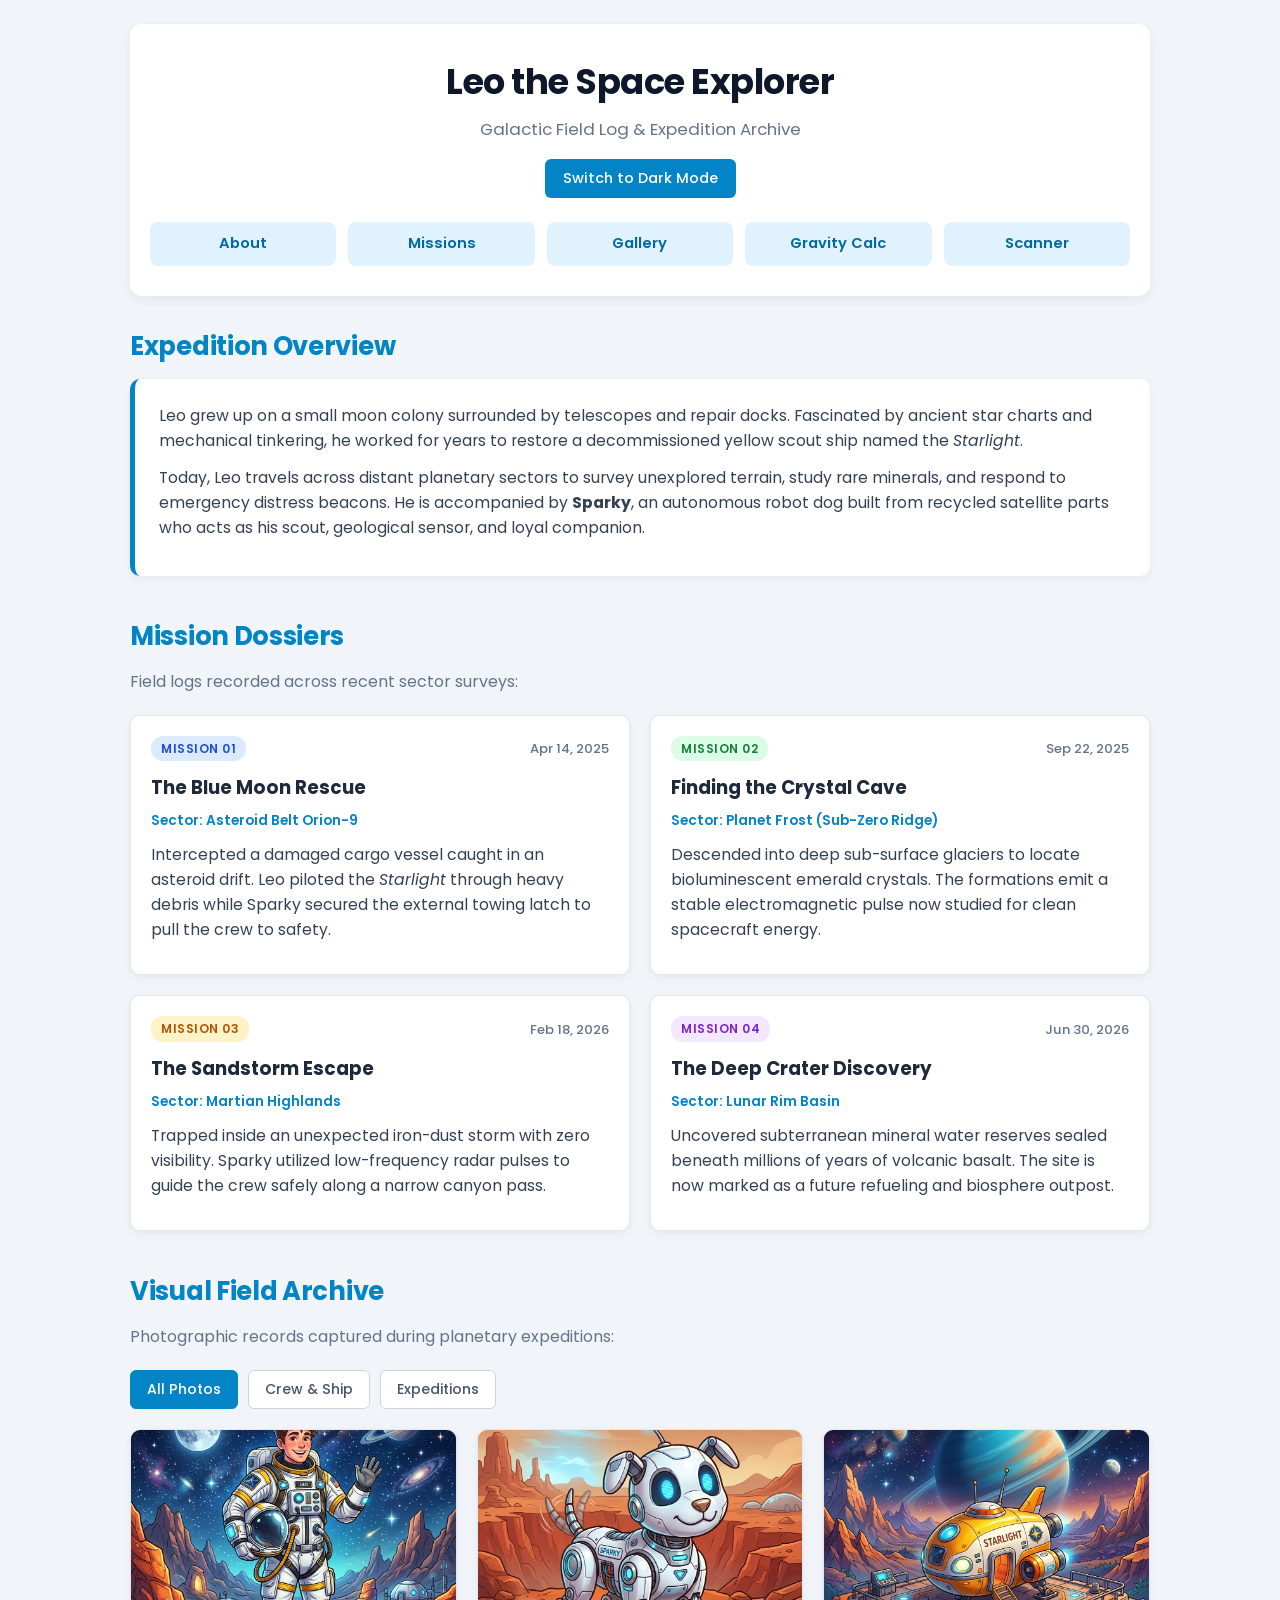
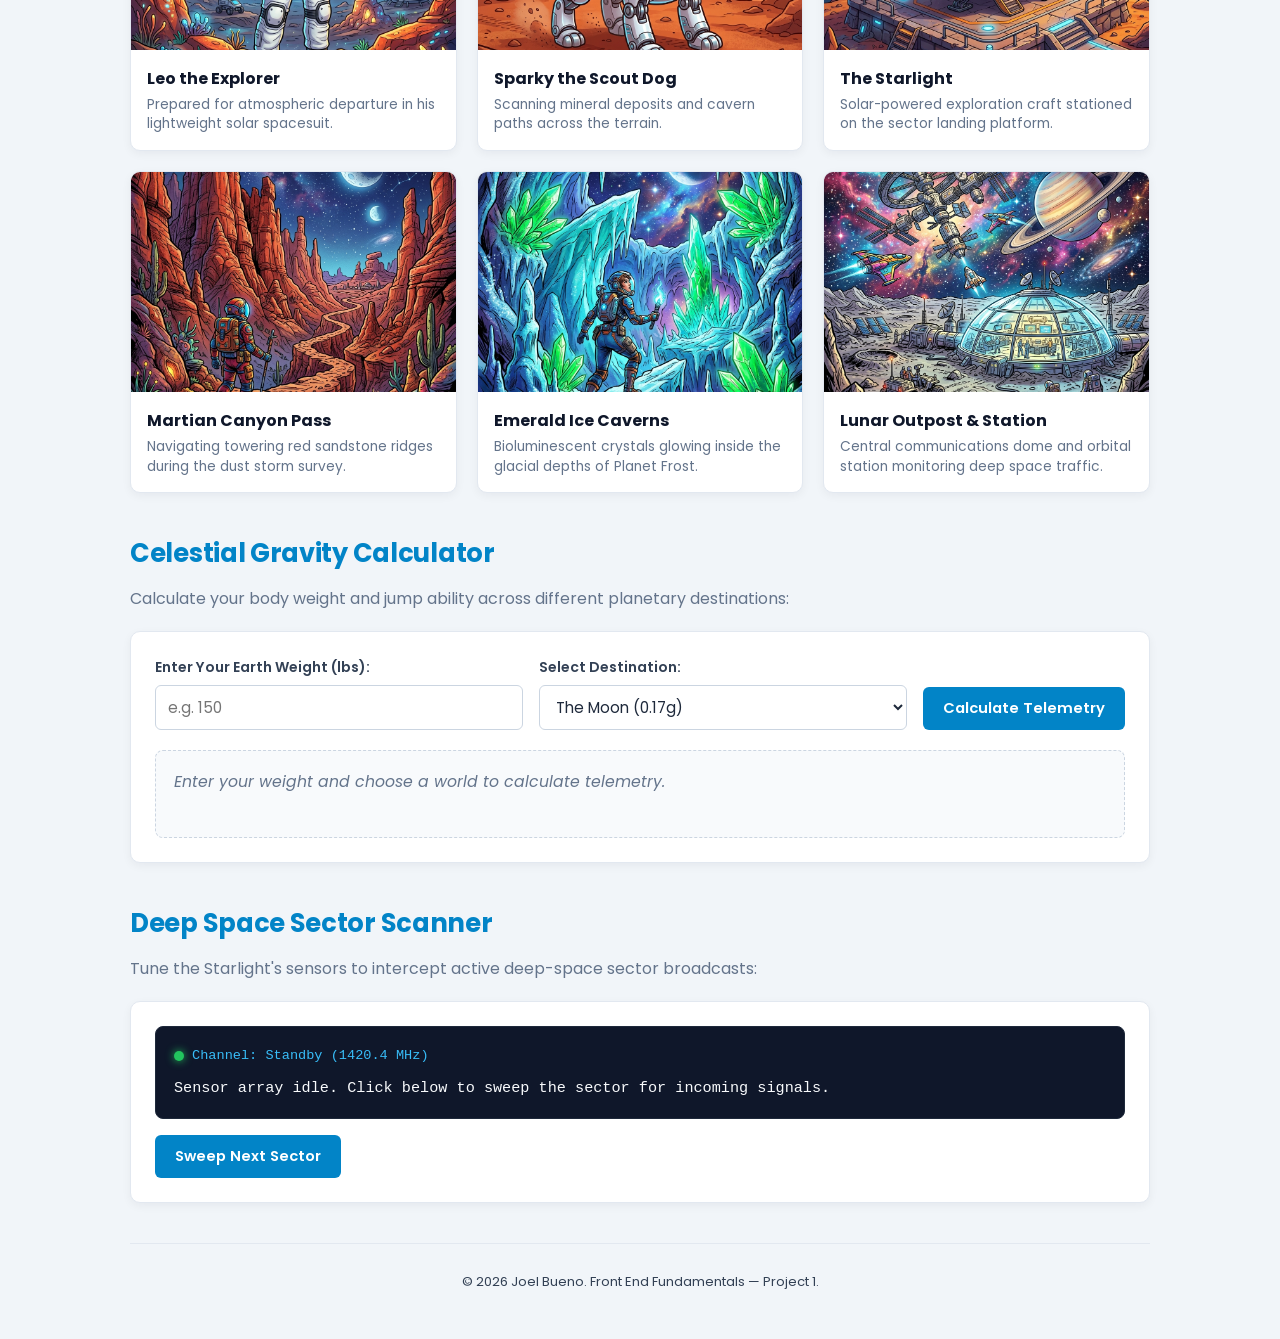
==== Project1/index.html @ df22b8d3 "Add Project1 website files" ====
<!DOCTYPE html>
<html lang="en">
<head>
    <meta charset="UTF-8">
    <meta name="viewport" content="width=device-width, initial-scale=1.0">
    <meta name="description" content="Explore uncharted worlds, crew profiles, and deep space mission telemetry with Leo the Space Explorer and Sparky.">
    <title>Leo the Space Explorer | Project 1</title>
    <link rel="preconnect" href="https://fonts.googleapis.com">
    <link rel="preconnect" href="https://fonts.gstatic.com" crossorigin>
    <link href="https://fonts.googleapis.com/css2?family=Poppins:wght@400;500;600;700&display=swap" rel="stylesheet">
    <link rel="stylesheet" href="style.css">
</head>
<body>

    <div class="container">

        <header class="site-header">
            <h1>Leo the Space Explorer</h1>
            <p class="tagline">Galactic Field Log & Expedition Archive</p>
            <button id="theme-btn" class="theme-toggle">Switch to Dark Mode</button>

            <!-- Navigation -->
            <nav class="gridded-nav">
                <ul>
                    <li><a href="#about">About</a></li>
                    <li><a href="#missions">Missions</a></li>
                    <li><a href="#gallery">Gallery</a></li>
                    <li><a href="#calculator">Gravity Calc</a></li>
                    <li><a href="#scanner">Scanner</a></li>
                </ul>
            </nav>
        </header>

        <main>

            <section id="about" class="about-section">
                <h2>Expedition Overview</h2>
                <div class="bio-card">
                    <p>
                        Leo grew up on a small moon colony surrounded by telescopes and repair docks. Fascinated by ancient star charts and mechanical tinkering, he worked for years to restore a decommissioned yellow scout ship named the <em>Starlight</em>.
                    </p>
                    <p>
                        Today, Leo travels across distant planetary sectors to survey unexplored terrain, study rare minerals, and respond to emergency distress beacons. He is accompanied by <strong>Sparky</strong>, an autonomous robot dog built from recycled satellite parts who acts as his scout, geological sensor, and loyal companion.
                    </p>
                </div>
            </section>

            <section id="missions" class="missions-section">
                <h2>Mission Dossiers</h2>
                <p class="section-lead">Field logs recorded across recent sector surveys:</p>

                <div class="missions-grid">
                    <article class="mission-card">
                        <div class="card-header">
                            <span class="badge blue-badge">Mission 01</span>
                            <time datetime="2025-04-14">Apr 14, 2025</time>
                        </div>
                        <h3>The Blue Moon Rescue</h3>
                        <p class="sector-coord">Sector: Asteroid Belt Orion-9</p>
                        <p>
                            Intercepted a damaged cargo vessel caught in an asteroid drift. Leo piloted the <em>Starlight</em> through heavy debris while Sparky secured the external towing latch to pull the crew to safety.
                        </p>
                    </article>

                    <article class="mission-card">
                        <div class="card-header">
                            <span class="badge green-badge">Mission 02</span>
                            <time datetime="2025-09-22">Sep 22, 2025</time>
                        </div>
                        <h3>Finding the Crystal Cave</h3>
                        <p class="sector-coord">Sector: Planet Frost (Sub-Zero Ridge)</p>
                        <p>
                            Descended into deep sub-surface glaciers to locate bioluminescent emerald crystals. The formations emit a stable electromagnetic pulse now studied for clean spacecraft energy.
                        </p>
                    </article>

                    <article class="mission-card">
                        <div class="card-header">
                            <span class="badge amber-badge">Mission 03</span>
                            <time datetime="2026-02-18">Feb 18, 2026</time>
                        </div>
                        <h3>The Sandstorm Escape</h3>
                        <p class="sector-coord">Sector: Martian Highlands</p>
                        <p>
                            Trapped inside an unexpected iron-dust storm with zero visibility. Sparky utilized low-frequency radar pulses to guide the crew safely along a narrow canyon pass.
                        </p>
                    </article>

                    <article class="mission-card">
                        <div class="card-header">
                            <span class="badge purple-badge">Mission 04</span>
                            <time datetime="2026-06-30">Jun 30, 2026</time>
                        </div>
                        <h3>The Deep Crater Discovery</h3>
                        <p class="sector-coord">Sector: Lunar Rim Basin</p>
                        <p>
                            Uncovered subterranean mineral water reserves sealed beneath millions of years of volcanic basalt. The site is now marked as a future refueling and biosphere outpost.
                        </p>
                    </article>
                </div>
            </section>

            <section id="gallery" class="gallery-section">
                <h2>Visual Field Archive</h2>
                <p class="section-lead">Photographic records captured during planetary expeditions:</p>

                <div class="filter-bar">
                    <button class="filter-btn active" data-filter="all">All Photos</button>
                    <button class="filter-btn" data-filter="crew">Crew & Ship</button>
                    <button class="filter-btn" data-filter="expeditions">Expeditions</button>
                </div>

                <div class="gallery-grid">
                    <figure class="gallery-card" data-category="crew">
                        <img src="images/leo.jpg" alt="Leo the space explorer wearing his white solar spacesuit with planets and stars in the background">
                        <figcaption>
                            <strong>Leo the Explorer</strong>
                            <span>Prepared for atmospheric departure in his lightweight solar spacesuit.</span>
                        </figcaption>
                    </figure>

                    <figure class="gallery-card" data-category="crew">
                        <img src="images/sparky.jpg" alt="Sparky the robot dog with glowing blue eyes standing on rocky terrain">
                        <figcaption>
                            <strong>Sparky the Scout Dog</strong>
                            <span>Scanning mineral deposits and cavern paths across the terrain.</span>
                        </figcaption>
                    </figure>

                    <figure class="gallery-card" data-category="crew">
                        <img src="images/starlight.jpg" alt="The yellow scout spaceship Starlight parked on an extraterrestrial launch pad">
                        <figcaption>
                            <strong>The Starlight</strong>
                            <span>Solar-powered exploration craft stationed on the sector landing platform.</span>
                        </figcaption>
                    </figure>

                    <figure class="gallery-card" data-category="expeditions">
                        <img src="images/mars_canyon.jpg" alt="Astronaut walking through a deep red canyon trail under a starry sky with two moons">
                        <figcaption>
                            <strong>Martian Canyon Pass</strong>
                            <span>Navigating towering red sandstone ridges during the dust storm survey.</span>
                        </figcaption>
                    </figure>

                    <figure class="gallery-card" data-category="expeditions">
                        <img src="images/crystal_cave.jpg" alt="Explorer holding a torch inside an icy blue cavern with giant glowing green crystals">
                        <figcaption>
                            <strong>Emerald Ice Caverns</strong>
                            <span>Bioluminescent crystals glowing inside the glacial depths of Planet Frost.</span>
                        </figcaption>
                    </figure>

                    <figure class="gallery-card" data-category="expeditions">
                        <img src="images/moon_base.jpg" alt="Panoramic lunar research outpost with glass dome and orbiting space station under colorful nebulae">
                        <figcaption>
                            <strong>Lunar Outpost & Station</strong>
                            <span>Central communications dome and orbital station monitoring deep space traffic.</span>
                        </figcaption>
                    </figure>
                </div>
            </section>

            <section id="calculator" class="tool-section">
                <h2>Celestial Gravity Calculator</h2>
                <p class="section-lead">Calculate your body weight and jump ability across different planetary destinations:</p>

                <div class="tool-box">
                    <div class="calc-form">
                        <div class="form-group">
                            <label for="weight-input">Enter Your Earth Weight (lbs):</label>
                            <input type="number" id="weight-input" min="1" max="1000" placeholder="e.g. 150">
                        </div>

                        <div class="form-group">
                            <label for="destination-select">Select Destination:</label>
                            <select id="destination-select">
                                <option value="0.166">The Moon (0.17g)</option>
                                <option value="0.379">Mars (0.38g)</option>
                                <option value="0.820">Planet Frost (0.82g)</option>
                                <option value="0.134">Europa (0.13g)</option>
                                <option value="2.528">Jupiter Atmosphere (2.53g)</option>
                            </select>
                        </div>

                        <button id="calc-btn" class="action-btn">Calculate Telemetry</button>
                    </div>

                    <div id="calc-result" class="calc-output">
                        <p class="output-placeholder">Enter your weight and choose a world to calculate telemetry.</p>
                    </div>
                </div>
            </section>

            <section id="scanner" class="tool-section">
                <h2>Deep Space Sector Scanner</h2>
                <p class="section-lead">Tune the Starlight's sensors to intercept active deep-space sector broadcasts:</p>

                <div class="tool-box">
                    <div class="scanner-display">
                        <div class="scanner-header">
                            <span class="status-indicator"></span>
                            <span id="scanner-channel">Channel: Standby (1420.4 MHz)</span>
                        </div>
                        <p id="scanner-output" class="scanner-text">
                            Sensor array idle. Click below to sweep the sector for incoming signals.
                        </p>
                    </div>
                    <button id="scan-btn" class="action-btn">Sweep Next Sector</button>
                </div>
            </section>

        </main>

        <footer class="site-footer">
            <p><small>&copy; 2026 Joel Bueno. Front End Fundamentals &mdash; Project 1.</small></p>
        </footer>

    </div>

    <script src="script.js"></script>
</body>
</html>
---- Project1/style.css ----
body {
    font-family: 'Poppins', sans-serif;
    background-color: #f1f5f9;
    color: #1e293b;
    margin: 0;
    padding: 0;
    line-height: 1.6;
    transition: background-color 0.3s ease, color 0.3s ease;
}

body.dark-theme {
    background-color: #0b1120;
    color: #e2e8f0;
}

.container {
    max-width: 1020px;
    margin: 0 auto;
    padding: 24px 20px;
}

.site-header {
    text-align: center;
    background-color: #ffffff;
    border-radius: 12px;
    padding: 30px 20px;
    margin-bottom: 30px;
    box-shadow: 0 4px 12px rgba(15, 23, 42, 0.06);
    transition: background-color 0.3s ease, box-shadow 0.3s ease;
}

body.dark-theme .site-header {
    background-color: #1e293b;
    box-shadow: 0 4px 12px rgba(0, 0, 0, 0.3);
}

h1 {
    color: #0f172a;
    font-size: 2.2rem;
    margin: 0 0 6px 0;
    letter-spacing: -0.5px;
}

body.dark-theme h1 {
    color: #38bdf8;
}

h2 {
    color: #0284c7;
    font-size: 1.6rem;
    margin-top: 0;
    margin-bottom: 12px;
    letter-spacing: -0.3px;
}

body.dark-theme h2 {
    color: #38bdf8;
}

h3 {
    color: #1e293b;
    font-size: 1.15rem;
    margin-top: 0;
    margin-bottom: 8px;
}

body.dark-theme h3 {
    color: #f1f5f9;
}

p {
    font-size: 0.98rem;
    color: #334155;
    margin-top: 0;
    margin-bottom: 12px;
}

body.dark-theme p {
    color: #cbd5e1;
}

.tagline {
    font-size: 1.05rem;
    color: #64748b;
    margin-bottom: 16px;
}

body.dark-theme .tagline {
    color: #94a3b8;
}

.section-lead {
    font-size: 1rem;
    color: #64748b;
    margin-bottom: 20px;
}

body.dark-theme .section-lead {
    color: #94a3b8;
}

.theme-toggle {
    background-color: #0284c7;
    color: #ffffff;
    border: none;
    border-radius: 6px;
    padding: 9px 18px;
    font-size: 0.9rem;
    font-family: inherit;
    font-weight: 500;
    cursor: pointer;
    transition: background-color 0.2s ease, transform 0.1s ease;
}

.theme-toggle:hover {
    background-color: #0369a1;
}

.theme-toggle:active {
    transform: scale(0.98);
}

body.dark-theme .theme-toggle {
    background-color: #38bdf8;
    color: #0f172a;
    font-weight: 600;
}

body.dark-theme .theme-toggle:hover {
    background-color: #7dd3fc;
}

.gridded-nav ul {
    display: grid;
    grid-template-columns: repeat(5, 1fr);
    gap: 12px;
    list-style: none;
    padding: 0;
    margin: 24px 0 0 0;
}

.gridded-nav a {
    display: block;
    text-decoration: none;
    color: #0369a1;
    background-color: #e0f2fe;
    padding: 10px 14px;
    border-radius: 8px;
    font-weight: 600;
    font-size: 0.92rem;
    transition: background-color 0.2s ease, color 0.2s ease;
}

.gridded-nav a:hover {
    background-color: #0284c7;
    color: #ffffff;
}

body.dark-theme .gridded-nav a {
    background-color: #334155;
    color: #e2e8f0;
}

body.dark-theme .gridded-nav a:hover {
    background-color: #38bdf8;
    color: #0f172a;
}

section {
    margin-bottom: 40px;
}

.bio-card {
    background-color: #ffffff;
    border-radius: 10px;
    padding: 24px;
    border-left: 5px solid #0284c7;
    box-shadow: 0 3px 10px rgba(15, 23, 42, 0.05);
}

body.dark-theme .bio-card {
    background-color: #1e293b;
    border-left-color: #38bdf8;
    box-shadow: 0 3px 10px rgba(0, 0, 0, 0.25);
}

.missions-grid {
    display: grid;
    grid-template-columns: repeat(2, 1fr);
    gap: 20px;
}

.mission-card {
    background-color: #ffffff;
    border-radius: 10px;
    padding: 20px;
    box-shadow: 0 3px 10px rgba(15, 23, 42, 0.05);
    border: 1px solid #e2e8f0;
    display: flex;
    flex-direction: column;
    transition: transform 0.2s ease, box-shadow 0.2s ease;
}

.mission-card:hover {
    transform: translateY(-3px);
    box-shadow: 0 6px 16px rgba(15, 23, 42, 0.08);
}

body.dark-theme .mission-card {
    background-color: #1e293b;
    border-color: #334155;
    box-shadow: 0 3px 10px rgba(0, 0, 0, 0.25);
}

body.dark-theme .mission-card:hover {
    box-shadow: 0 6px 16px rgba(0, 0, 0, 0.4);
}

.card-header {
    display: flex;
    justify-content: space-between;
    align-items: center;
    margin-bottom: 12px;
}

time {
    font-size: 0.82rem;
    color: #64748b;
    font-weight: 500;
}

body.dark-theme time {
    color: #94a3b8;
}

.badge {
    display: inline-block;
    padding: 3px 10px;
    border-radius: 12px;
    font-size: 0.75rem;
    font-weight: 600;
    letter-spacing: 0.5px;
    text-transform: uppercase;
}

.blue-badge {
    background-color: #dbeafe;
    color: #1d4ed8;
}

.green-badge {
    background-color: #dcfce7;
    color: #15803d;
}

.amber-badge {
    background-color: #fef3c7;
    color: #b45309;
}

.purple-badge {
    background-color: #f3e8ff;
    color: #7e22ce;
}

.sector-coord {
    font-size: 0.85rem;
    font-weight: 600;
    color: #0284c7;
    margin-bottom: 10px;
}

body.dark-theme .sector-coord {
    color: #38bdf8;
}

.filter-bar {
    display: flex;
    gap: 10px;
    margin-bottom: 20px;
    flex-wrap: wrap;
}

.filter-btn {
    background-color: #ffffff;
    color: #475569;
    border: 1px solid #cbd5e1;
    border-radius: 6px;
    padding: 8px 16px;
    font-size: 0.88rem;
    font-family: inherit;
    font-weight: 500;
    cursor: pointer;
    transition: background-color 0.2s ease, color 0.2s ease, border-color 0.2s ease;
}

.filter-btn:hover {
    background-color: #f1f5f9;
    color: #0f172a;
}

.filter-btn.active {
    background-color: #0284c7;
    color: #ffffff;
    border-color: #0284c7;
}

body.dark-theme .filter-btn {
    background-color: #1e293b;
    color: #cbd5e1;
    border-color: #334155;
}

body.dark-theme .filter-btn:hover {
    background-color: #334155;
    color: #ffffff;
}

body.dark-theme .filter-btn.active {
    background-color: #38bdf8;
    color: #0f172a;
    border-color: #38bdf8;
    font-weight: 600;
}

.gallery-grid {
    display: grid;
    grid-template-columns: repeat(3, 1fr);
    gap: 20px;
}

.gallery-card {
    background-color: #ffffff;
    border-radius: 10px;
    overflow: hidden;
    margin: 0;
    box-shadow: 0 3px 10px rgba(15, 23, 42, 0.05);
    border: 1px solid #e2e8f0;
    transition: transform 0.2s ease, box-shadow 0.2s ease;
}

.gallery-card:hover {
    transform: translateY(-4px);
    box-shadow: 0 8px 20px rgba(15, 23, 42, 0.1);
}

body.dark-theme .gallery-card {
    background-color: #1e293b;
    border-color: #334155;
    box-shadow: 0 3px 10px rgba(0, 0, 0, 0.25);
}

body.dark-theme .gallery-card:hover {
    box-shadow: 0 8px 20px rgba(0, 0, 0, 0.45);
}

.gallery-card img {
    width: 100%;
    height: 220px;
    object-fit: cover;
    display: block;
    transition: transform 0.3s ease;
}

.gallery-card:hover img {
    transform: scale(1.03);
}

figcaption {
    padding: 16px;
    display: flex;
    flex-direction: column;
    gap: 4px;
}

figcaption strong {
    color: #0f172a;
    font-size: 1rem;
}

body.dark-theme figcaption strong {
    color: #f1f5f9;
}

figcaption span {
    font-size: 0.86rem;
    color: #64748b;
    line-height: 1.4;
}

body.dark-theme figcaption span {
    color: #94a3b8;
}

.tool-box {
    background-color: #ffffff;
    border-radius: 10px;
    padding: 24px;
    box-shadow: 0 3px 10px rgba(15, 23, 42, 0.05);
    border: 1px solid #e2e8f0;
}

body.dark-theme .tool-box {
    background-color: #1e293b;
    border-color: #334155;
    box-shadow: 0 3px 10px rgba(0, 0, 0, 0.25);
}

.calc-form {
    display: grid;
    grid-template-columns: repeat(2, 1fr) auto;
    gap: 16px;
    align-items: end;
    margin-bottom: 20px;
}

.form-group {
    display: flex;
    flex-direction: column;
    gap: 6px;
}

label {
    font-size: 0.88rem;
    font-weight: 600;
    color: #334155;
}

body.dark-theme label {
    color: #cbd5e1;
}

input, select {
    padding: 10px 12px;
    border-radius: 6px;
    border: 1px solid #cbd5e1;
    font-family: inherit;
    font-size: 0.95rem;
    background-color: #ffffff;
    color: #1e293b;
    outline: none;
    transition: border-color 0.2s ease;
}

input:focus, select:focus {
    border-color: #0284c7;
}

body.dark-theme input,
body.dark-theme select {
    background-color: #0f172a;
    border-color: #334155;
    color: #f1f5f9;
}

body.dark-theme input:focus,
body.dark-theme select:focus {
    border-color: #38bdf8;
}

.action-btn {
    background-color: #0284c7;
    color: #ffffff;
    border: none;
    border-radius: 6px;
    padding: 11px 20px;
    font-size: 0.92rem;
    font-family: inherit;
    font-weight: 600;
    cursor: pointer;
    transition: background-color 0.2s ease, transform 0.1s ease;
}

.action-btn:hover {
    background-color: #0369a1;
}

.action-btn:active {
    transform: scale(0.98);
}

body.dark-theme .action-btn {
    background-color: #38bdf8;
    color: #0f172a;
}

body.dark-theme .action-btn:hover {
    background-color: #7dd3fc;
}

.calc-output {
    background-color: #f8fafc;
    border: 1px dashed #cbd5e1;
    border-radius: 8px;
    padding: 18px;
    min-height: 50px;
}

body.dark-theme .calc-output {
    background-color: #0f172a;
    border-color: #334155;
}

.output-placeholder {
    margin: 0;
    color: #64748b;
    font-style: italic;
}

.calc-result-text {
    margin: 0 0 6px 0;
    font-size: 1.05rem;
    font-weight: 600;
    color: #0369a1;
}

body.dark-theme .calc-result-text {
    color: #38bdf8;
}

.calc-result-note {
    margin: 0;
    font-size: 0.9rem;
    color: #475569;
}

body.dark-theme .calc-result-note {
    color: #94a3b8;
}

.scanner-display {
    background-color: #0f172a;
    color: #e2e8f0;
    border-radius: 8px;
    padding: 18px;
    margin-bottom: 16px;
    border: 1px solid #1e293b;
    font-family: 'Courier New', Courier, monospace;
}

.scanner-header {
    display: flex;
    align-items: center;
    gap: 8px;
    margin-bottom: 10px;
    font-size: 0.85rem;
    color: #38bdf8;
}

.status-indicator {
    width: 10px;
    height: 10px;
    border-radius: 50%;
    background-color: #22c55e;
    box-shadow: 0 0 8px #22c55e;
    display: inline-block;
}

.scanner-text {
    font-size: 0.95rem;
    line-height: 1.5;
    margin: 0;
    color: #f8fafc;
}

.site-footer {
    text-align: center;
    padding: 24px 0 10px 0;
    color: #64748b;
    border-top: 1px solid #e2e8f0;
    margin-top: 40px;
}

body.dark-theme .site-footer {
    border-top-color: #1e293b;
    color: #94a3b8;
}

@media (max-width: 860px) {
    .gridded-nav ul {
        grid-template-columns: repeat(3, 1fr);
    }

    .gallery-grid {
        grid-template-columns: repeat(2, 1fr);
    }

    .calc-form {
        grid-template-columns: 1fr 1fr;
    }

    .calc-form .action-btn {
        grid-column: span 2;
    }
}

@media (max-width: 600px) {
    .container {
        padding: 16px 12px;
    }

    .site-header {
        padding: 20px 14px;
    }

    h1 {
        font-size: 1.75rem;
    }

    .gridded-nav ul {
        grid-template-columns: 1fr 1fr;
    }

    .missions-grid {
        grid-template-columns: 1fr;
    }

    .gallery-grid {
        grid-template-columns: 1fr;
    }

    .calc-form {
        grid-template-columns: 1fr;
    }

    .calc-form .action-btn {
        grid-column: span 1;
    }
}
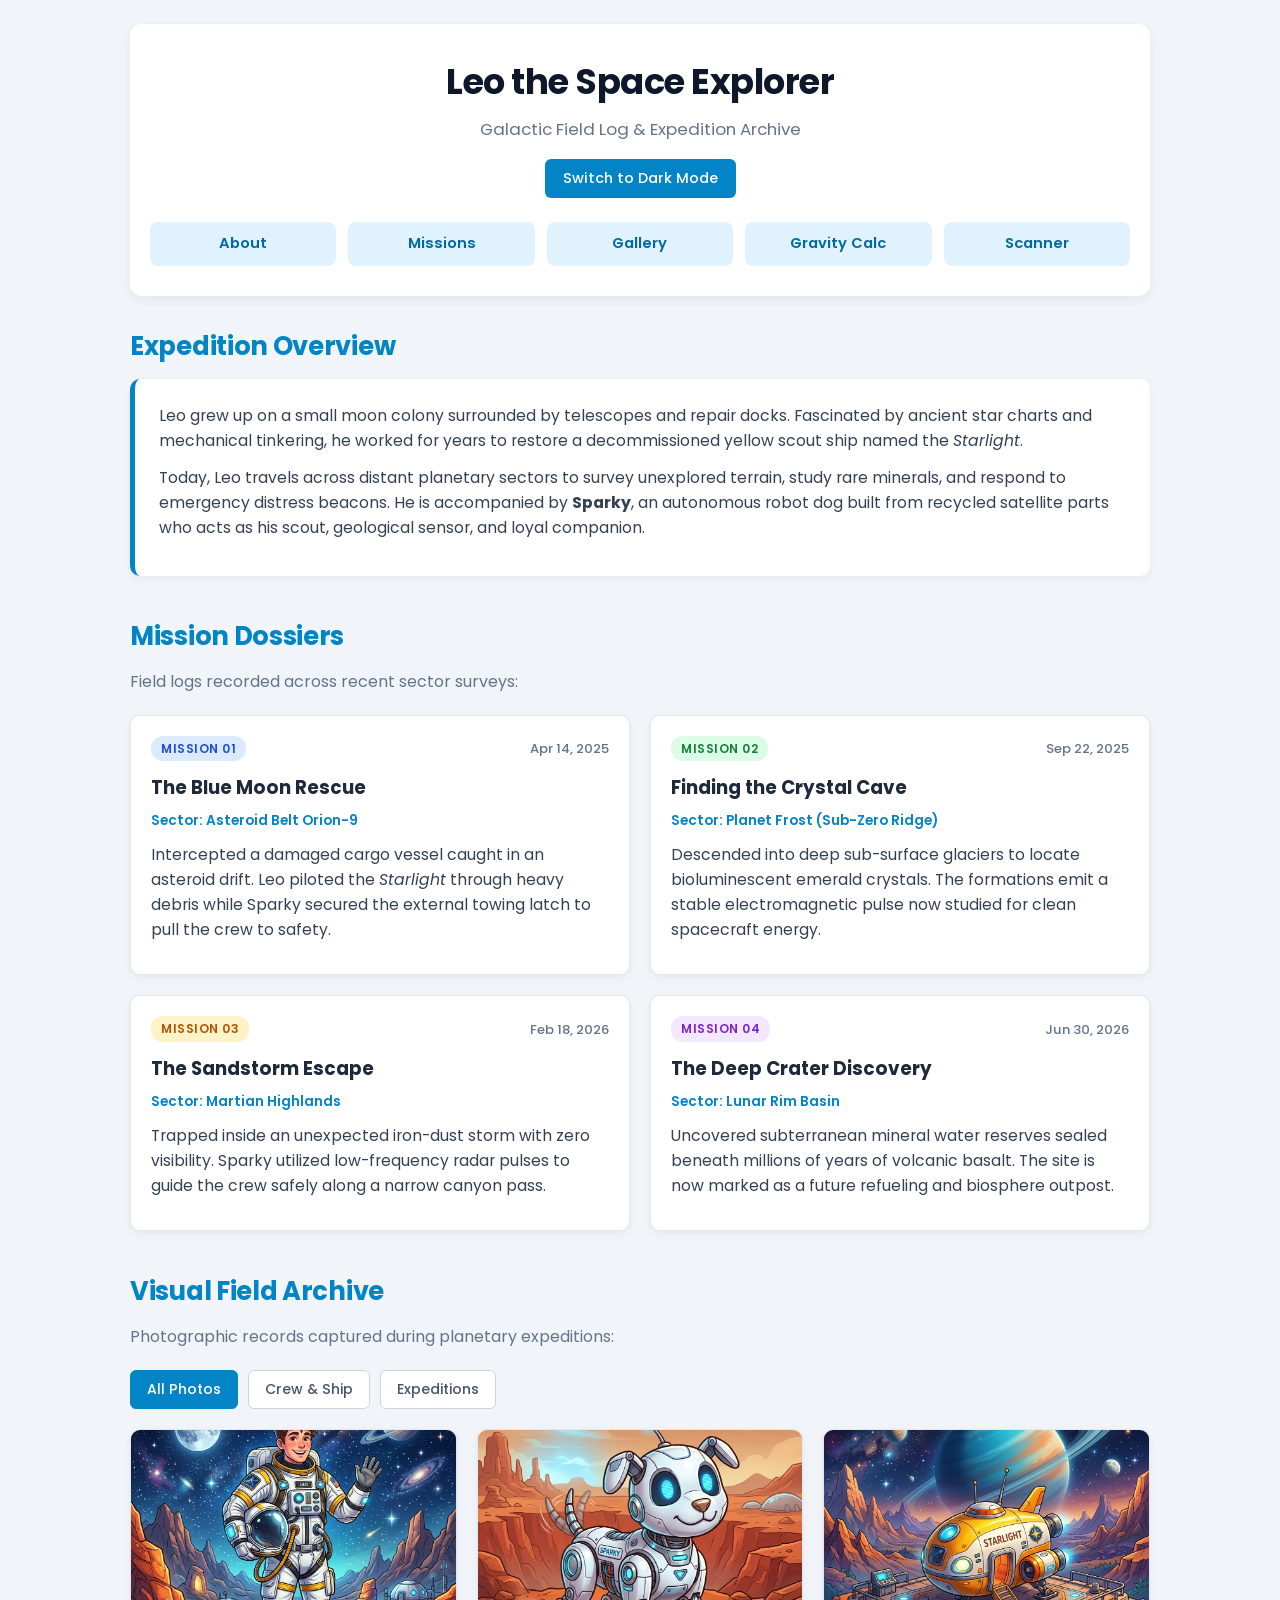
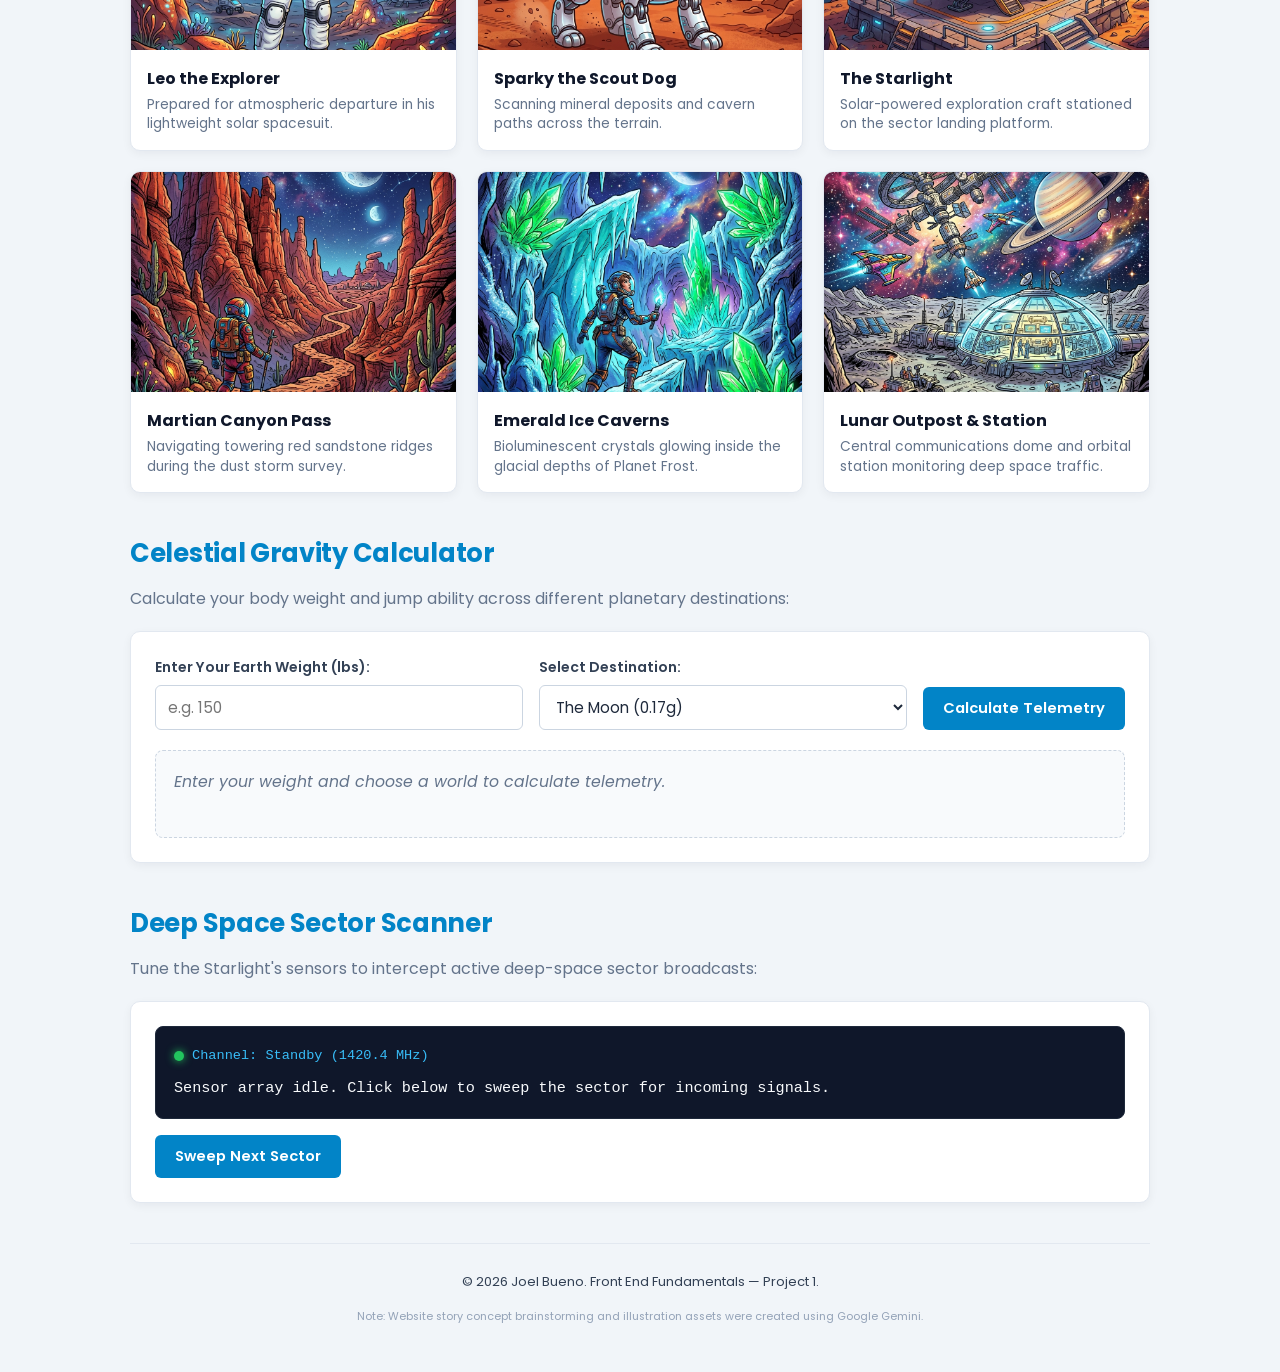
==== commit 6e144dd8: "Add AI disclosure in footer and README documentation" ====
--- a/Project1/index.html
+++ b/Project1/index.html
@@ -214,6 +214,7 @@
 
         <footer class="site-footer">
             <p><small>&copy; 2026 Joel Bueno. Front End Fundamentals &mdash; Project 1.</small></p>
+            <p class="disclosure-note"><small>Note: Website story concept brainstorming and illustration assets were created using Google Gemini.</small></p>
         </footer>
 
     </div>
--- a/Project1/style.css
+++ b/Project1/style.css
@@ -571,11 +571,21 @@
     margin-top: 40px;
 }
 
+.disclosure-note {
+    margin-top: 6px;
+    color: #94a3b8;
+    font-size: 0.82rem;
+}
+
 body.dark-theme .site-footer {
     border-top-color: #1e293b;
     color: #94a3b8;
 }
 
+body.dark-theme .disclosure-note {
+    color: #64748b;
+}
+
 @media (max-width: 860px) {
     .gridded-nav ul {
         grid-template-columns: repeat(3, 1fr);
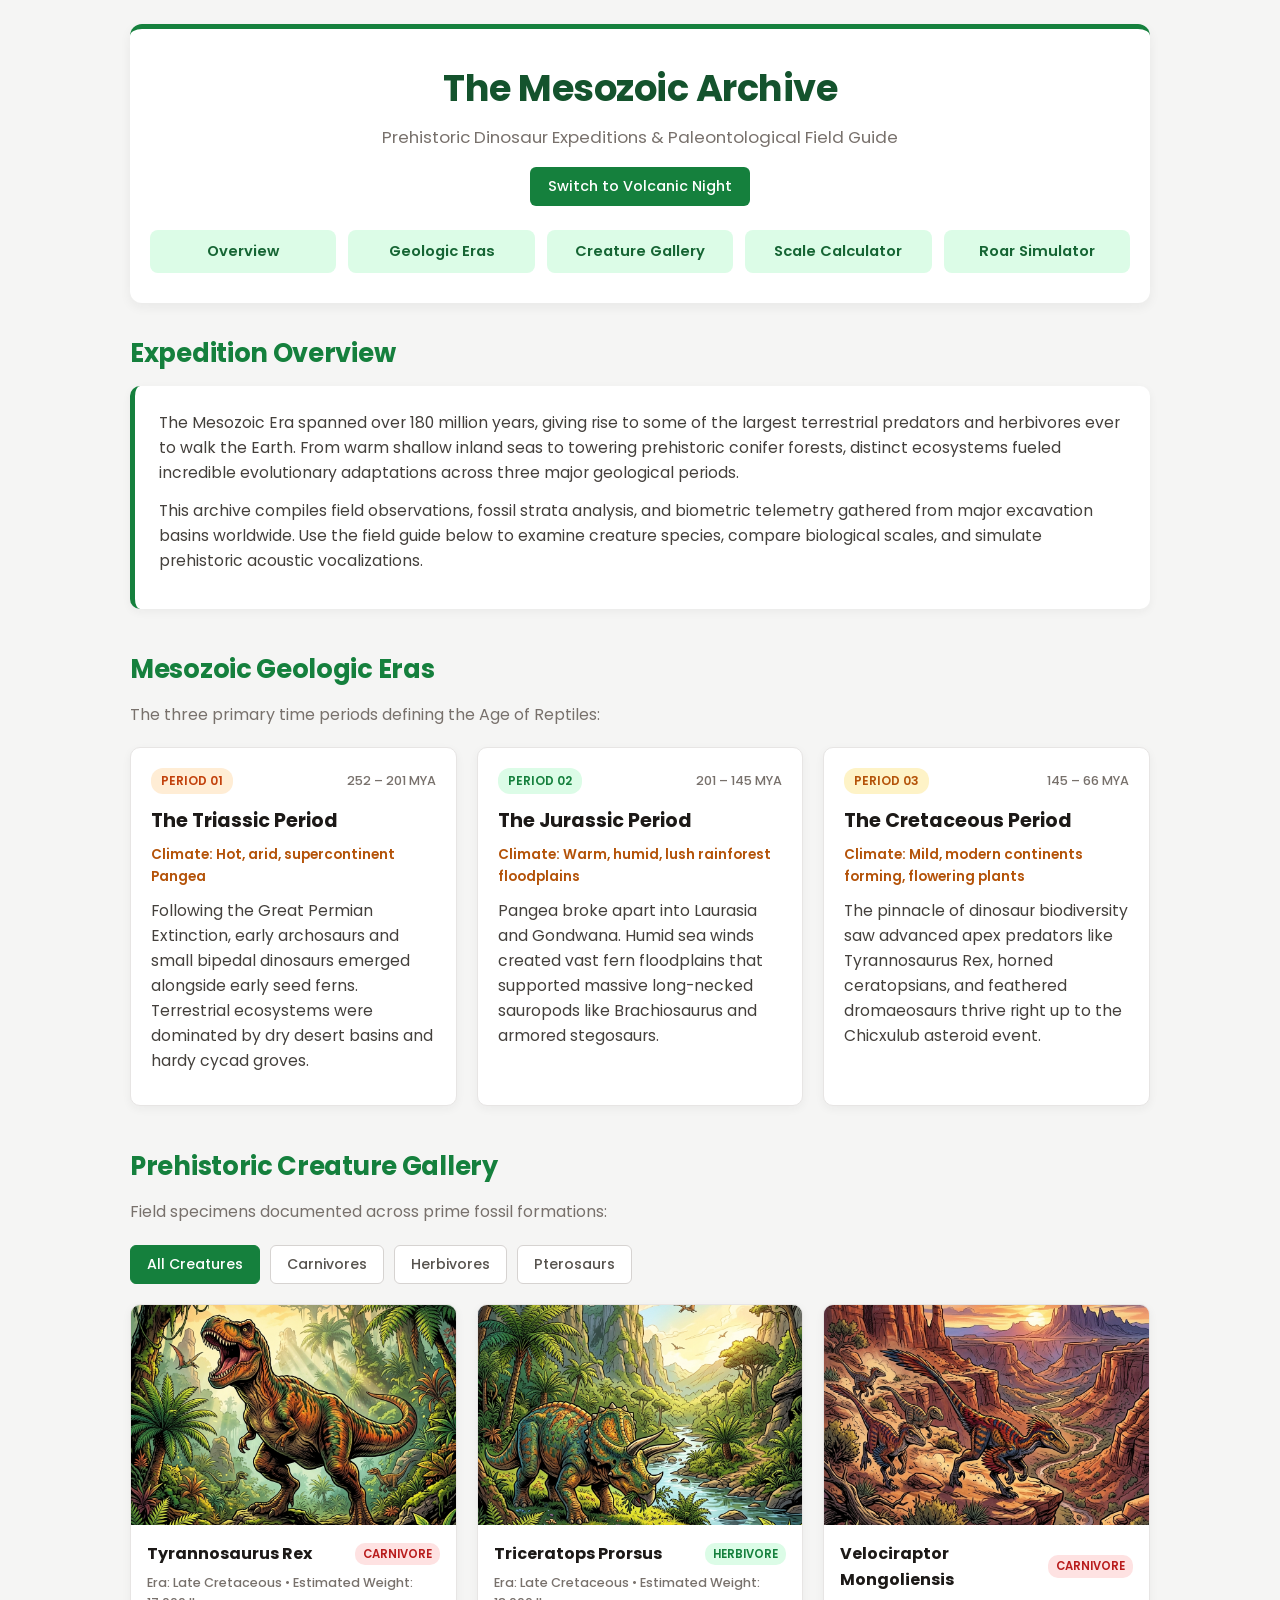
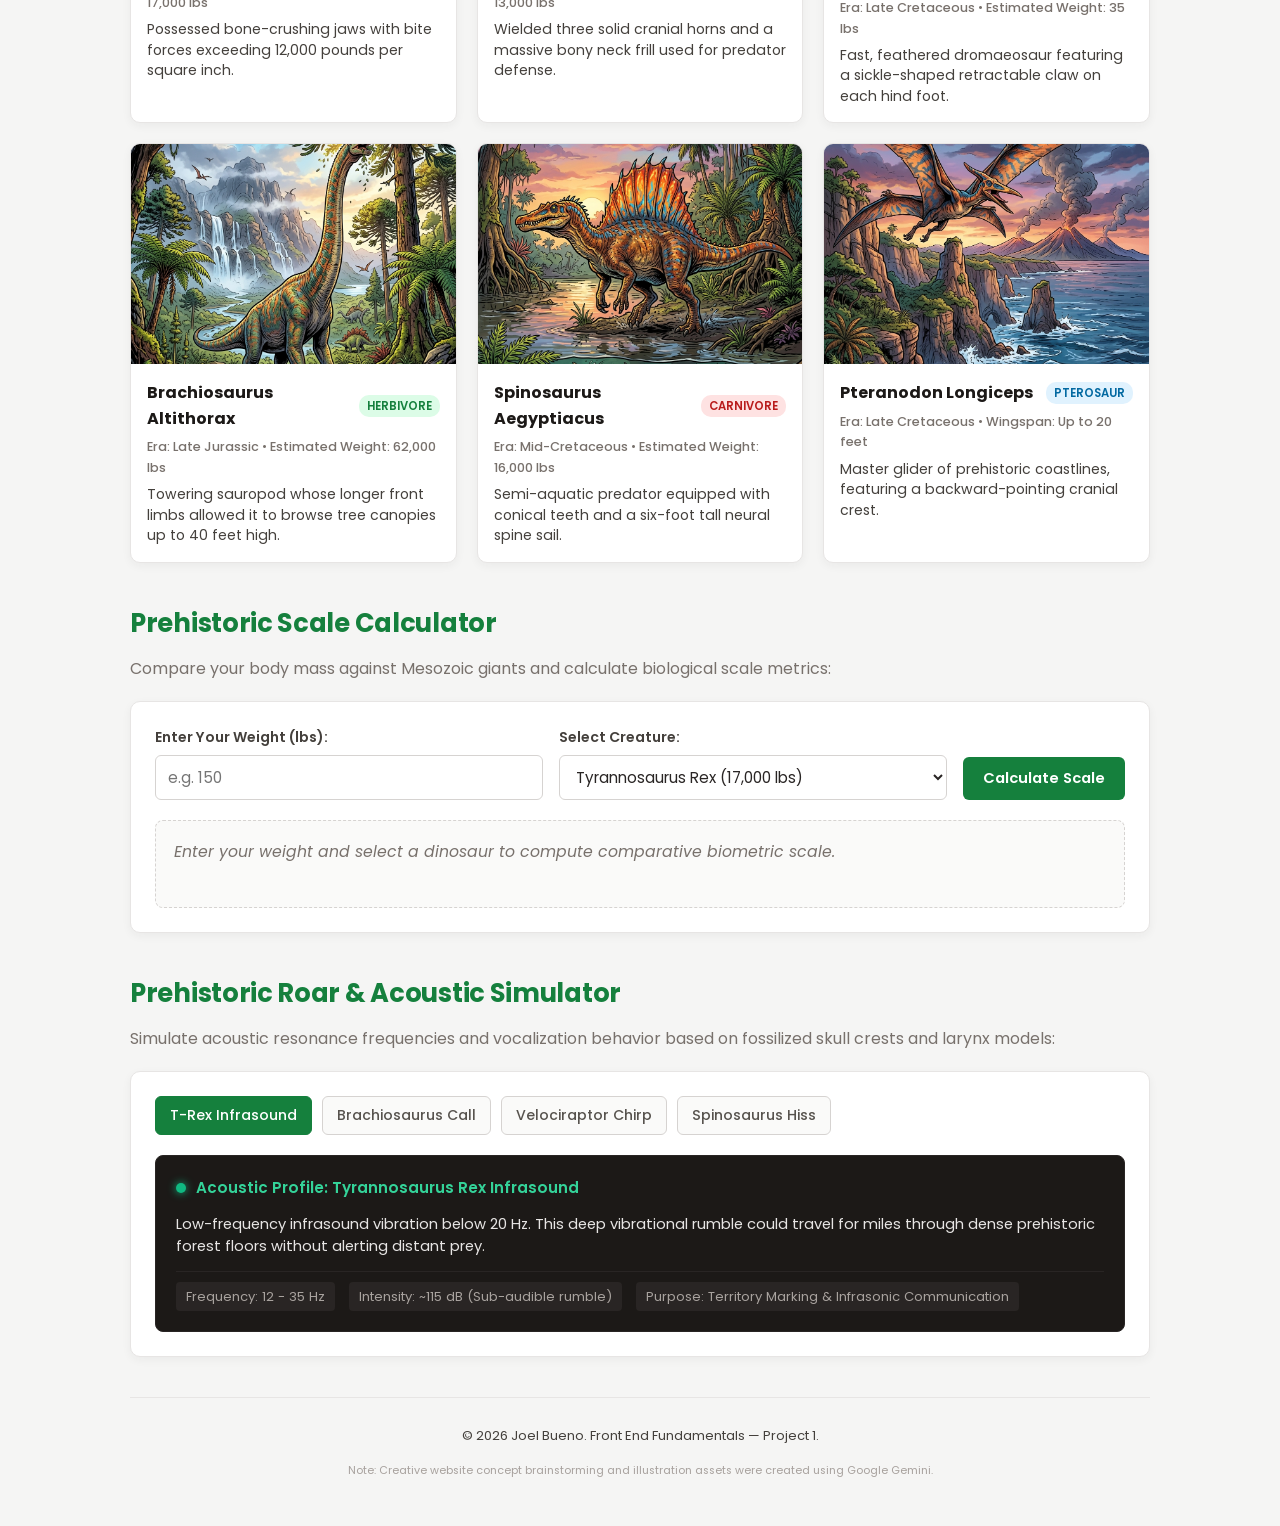
==== commit d55be2dd: "Update Project 1 to prehistoric dinosaur theme with custom illustrations and interactive tools" ====
--- a/Project1/index.html
+++ b/Project1/index.html
@@ -3,8 +3,8 @@
 <head>
     <meta charset="UTF-8">
     <meta name="viewport" content="width=device-width, initial-scale=1.0">
-    <meta name="description" content="Explore uncharted worlds, crew profiles, and deep space mission telemetry with Leo the Space Explorer and Sparky.">
-    <title>Leo the Space Explorer | Project 1</title>
+    <meta name="description" content="Explore prehistoric dinosaur species, Mesozoic geological eras, fossil discoveries, and interactive paleontological tools.">
+    <title>The Mesozoic Archive | Prehistoric Dinosaur Field Guide</title>
     <link rel="preconnect" href="https://fonts.googleapis.com">
     <link rel="preconnect" href="https://fonts.gstatic.com" crossorigin>
     <link href="https://fonts.googleapis.com/css2?family=Poppins:wght@400;500;600;700&display=swap" rel="stylesheet">
@@ -15,198 +15,222 @@
     <div class="container">
 
         <header class="site-header">
-            <h1>Leo the Space Explorer</h1>
-            <p class="tagline">Galactic Field Log & Expedition Archive</p>
-            <button id="theme-btn" class="theme-toggle">Switch to Dark Mode</button>
+            <h1>The Mesozoic Archive</h1>
+            <p class="tagline">Prehistoric Dinosaur Expeditions & Paleontological Field Guide</p>
+            <button id="theme-btn" class="theme-toggle">Switch to Volcanic Night</button>
 
             <!-- Navigation -->
             <nav class="gridded-nav">
                 <ul>
-                    <li><a href="#about">About</a></li>
-                    <li><a href="#missions">Missions</a></li>
-                    <li><a href="#gallery">Gallery</a></li>
-                    <li><a href="#calculator">Gravity Calc</a></li>
-                    <li><a href="#scanner">Scanner</a></li>
+                    <li><a href="#overview">Overview</a></li>
+                    <li><a href="#eras">Geologic Eras</a></li>
+                    <li><a href="#gallery">Creature Gallery</a></li>
+                    <li><a href="#calculator">Scale Calculator</a></li>
+                    <li><a href="#vocalizer">Roar Simulator</a></li>
                 </ul>
             </nav>
         </header>
 
         <main>
 
-            <section id="about" class="about-section">
+            <section id="overview" class="overview-section">
                 <h2>Expedition Overview</h2>
-                <div class="bio-card">
+                <div class="overview-card">
                     <p>
-                        Leo grew up on a small moon colony surrounded by telescopes and repair docks. Fascinated by ancient star charts and mechanical tinkering, he worked for years to restore a decommissioned yellow scout ship named the <em>Starlight</em>.
+                        The Mesozoic Era spanned over 180 million years, giving rise to some of the largest terrestrial predators and herbivores ever to walk the Earth. From warm shallow inland seas to towering prehistoric conifer forests, distinct ecosystems fueled incredible evolutionary adaptations across three major geological periods.
                     </p>
                     <p>
-                        Today, Leo travels across distant planetary sectors to survey unexplored terrain, study rare minerals, and respond to emergency distress beacons. He is accompanied by <strong>Sparky</strong>, an autonomous robot dog built from recycled satellite parts who acts as his scout, geological sensor, and loyal companion.
+                        This archive compiles field observations, fossil strata analysis, and biometric telemetry gathered from major excavation basins worldwide. Use the field guide below to examine creature species, compare biological scales, and simulate prehistoric acoustic vocalizations.
                     </p>
                 </div>
             </section>
 
-            <section id="missions" class="missions-section">
-                <h2>Mission Dossiers</h2>
-                <p class="section-lead">Field logs recorded across recent sector surveys:</p>
-
-                <div class="missions-grid">
-                    <article class="mission-card">
+            <section id="eras" class="eras-section">
+                <h2>Mesozoic Geologic Eras</h2>
+                <p class="section-lead">The three primary time periods defining the Age of Reptiles:</p>
+
+                <div class="eras-grid">
+                    <article class="era-card">
                         <div class="card-header">
-                            <span class="badge blue-badge">Mission 01</span>
-                            <time datetime="2025-04-14">Apr 14, 2025</time>
-                        </div>
-                        <h3>The Blue Moon Rescue</h3>
-                        <p class="sector-coord">Sector: Asteroid Belt Orion-9</p>
+                            <span class="era-pill triassic-pill">Period 01</span>
+                            <time datetime="-251000000">252 &ndash; 201 MYA</time>
+                        </div>
+                        <h3>The Triassic Period</h3>
+                        <p class="climate-note">Climate: Hot, arid, supercontinent Pangea</p>
                         <p>
-                            Intercepted a damaged cargo vessel caught in an asteroid drift. Leo piloted the <em>Starlight</em> through heavy debris while Sparky secured the external towing latch to pull the crew to safety.
+                            Following the Great Permian Extinction, early archosaurs and small bipedal dinosaurs emerged alongside early seed ferns. Terrestrial ecosystems were dominated by dry desert basins and hardy cycad groves.
                         </p>
                     </article>
 
-                    <article class="mission-card">
+                    <article class="era-card">
                         <div class="card-header">
-                            <span class="badge green-badge">Mission 02</span>
-                            <time datetime="2025-09-22">Sep 22, 2025</time>
-                        </div>
-                        <h3>Finding the Crystal Cave</h3>
-                        <p class="sector-coord">Sector: Planet Frost (Sub-Zero Ridge)</p>
+                            <span class="era-pill jurassic-pill">Period 02</span>
+                            <time datetime="-201000000">201 &ndash; 145 MYA</time>
+                        </div>
+                        <h3>The Jurassic Period</h3>
+                        <p class="climate-note">Climate: Warm, humid, lush rainforest floodplains</p>
                         <p>
-                            Descended into deep sub-surface glaciers to locate bioluminescent emerald crystals. The formations emit a stable electromagnetic pulse now studied for clean spacecraft energy.
+                            Pangea broke apart into Laurasia and Gondwana. Humid sea winds created vast fern floodplains that supported massive long-necked sauropods like Brachiosaurus and armored stegosaurs.
                         </p>
                     </article>
 
-                    <article class="mission-card">
+                    <article class="era-card">
                         <div class="card-header">
-                            <span class="badge amber-badge">Mission 03</span>
-                            <time datetime="2026-02-18">Feb 18, 2026</time>
-                        </div>
-                        <h3>The Sandstorm Escape</h3>
-                        <p class="sector-coord">Sector: Martian Highlands</p>
+                            <span class="era-pill cretaceous-pill">Period 03</span>
+                            <time datetime="-145000000">145 &ndash; 66 MYA</time>
+                        </div>
+                        <h3>The Cretaceous Period</h3>
+                        <p class="climate-note">Climate: Mild, modern continents forming, flowering plants</p>
                         <p>
-                            Trapped inside an unexpected iron-dust storm with zero visibility. Sparky utilized low-frequency radar pulses to guide the crew safely along a narrow canyon pass.
+                            The pinnacle of dinosaur biodiversity saw advanced apex predators like Tyrannosaurus Rex, horned ceratopsians, and feathered dromaeosaurs thrive right up to the Chicxulub asteroid event.
                         </p>
                     </article>
-
-                    <article class="mission-card">
-                        <div class="card-header">
-                            <span class="badge purple-badge">Mission 04</span>
-                            <time datetime="2026-06-30">Jun 30, 2026</time>
-                        </div>
-                        <h3>The Deep Crater Discovery</h3>
-                        <p class="sector-coord">Sector: Lunar Rim Basin</p>
-                        <p>
-                            Uncovered subterranean mineral water reserves sealed beneath millions of years of volcanic basalt. The site is now marked as a future refueling and biosphere outpost.
-                        </p>
-                    </article>
                 </div>
             </section>
 
             <section id="gallery" class="gallery-section">
-                <h2>Visual Field Archive</h2>
-                <p class="section-lead">Photographic records captured during planetary expeditions:</p>
+                <h2>Prehistoric Creature Gallery</h2>
+                <p class="section-lead">Field specimens documented across prime fossil formations:</p>
 
                 <div class="filter-bar">
-                    <button class="filter-btn active" data-filter="all">All Photos</button>
-                    <button class="filter-btn" data-filter="crew">Crew & Ship</button>
-                    <button class="filter-btn" data-filter="expeditions">Expeditions</button>
-                </div>
-
-                <div class="gallery-grid">
-                    <figure class="gallery-card" data-category="crew">
-                        <img src="images/leo.jpg" alt="Leo the space explorer wearing his white solar spacesuit with planets and stars in the background">
-                        <figcaption>
-                            <strong>Leo the Explorer</strong>
-                            <span>Prepared for atmospheric departure in his lightweight solar spacesuit.</span>
-                        </figcaption>
-                    </figure>
-
-                    <figure class="gallery-card" data-category="crew">
-                        <img src="images/sparky.jpg" alt="Sparky the robot dog with glowing blue eyes standing on rocky terrain">
-                        <figcaption>
-                            <strong>Sparky the Scout Dog</strong>
-                            <span>Scanning mineral deposits and cavern paths across the terrain.</span>
-                        </figcaption>
-                    </figure>
-
-                    <figure class="gallery-card" data-category="crew">
-                        <img src="images/starlight.jpg" alt="The yellow scout spaceship Starlight parked on an extraterrestrial launch pad">
-                        <figcaption>
-                            <strong>The Starlight</strong>
-                            <span>Solar-powered exploration craft stationed on the sector landing platform.</span>
-                        </figcaption>
-                    </figure>
-
-                    <figure class="gallery-card" data-category="expeditions">
-                        <img src="images/mars_canyon.jpg" alt="Astronaut walking through a deep red canyon trail under a starry sky with two moons">
-                        <figcaption>
-                            <strong>Martian Canyon Pass</strong>
-                            <span>Navigating towering red sandstone ridges during the dust storm survey.</span>
-                        </figcaption>
-                    </figure>
-
-                    <figure class="gallery-card" data-category="expeditions">
-                        <img src="images/crystal_cave.jpg" alt="Explorer holding a torch inside an icy blue cavern with giant glowing green crystals">
-                        <figcaption>
-                            <strong>Emerald Ice Caverns</strong>
-                            <span>Bioluminescent crystals glowing inside the glacial depths of Planet Frost.</span>
-                        </figcaption>
-                    </figure>
-
-                    <figure class="gallery-card" data-category="expeditions">
-                        <img src="images/moon_base.jpg" alt="Panoramic lunar research outpost with glass dome and orbiting space station under colorful nebulae">
-                        <figcaption>
-                            <strong>Lunar Outpost & Station</strong>
-                            <span>Central communications dome and orbital station monitoring deep space traffic.</span>
+                    <button class="filter-btn active" data-filter="all">All Creatures</button>
+                    <button class="filter-btn" data-filter="carnivore">Carnivores</button>
+                    <button class="filter-btn" data-filter="herbivore">Herbivores</button>
+                    <button class="filter-btn" data-filter="flying">Pterosaurs</button>
+                </div>
+
+                <div class="dino-gallery-grid">
+                    <figure class="dino-card" data-category="carnivore">
+                        <img src="images/trex.jpg" alt="Mighty Tyrannosaurus Rex dinosaur roaring in a lush prehistoric jungle with giant ferns">
+                        <figcaption>
+                            <div class="card-meta">
+                                <strong>Tyrannosaurus Rex</strong>
+                                <span class="dino-badge carnivore-badge">Carnivore</span>
+                            </div>
+                            <span class="spec-text">Era: Late Cretaceous &bull; Estimated Weight: 17,000 lbs</span>
+                            <span class="desc-text">Possessed bone-crushing jaws with bite forces exceeding 12,000 pounds per square inch.</span>
+                        </figcaption>
+                    </figure>
+
+                    <figure class="dino-card" data-category="herbivore">
+                        <img src="images/triceratops.jpg" alt="Horned Triceratops dinosaur grazing near an ancient river valley framed by giant ferns">
+                        <figcaption>
+                            <div class="card-meta">
+                                <strong>Triceratops Prorsus</strong>
+                                <span class="dino-badge herbivore-badge">Herbivore</span>
+                            </div>
+                            <span class="spec-text">Era: Late Cretaceous &bull; Estimated Weight: 13,000 lbs</span>
+                            <span class="desc-text">Wielded three solid cranial horns and a massive bony neck frill used for predator defense.</span>
+                        </figcaption>
+                    </figure>
+
+                    <figure class="dino-card" data-category="carnivore">
+                        <img src="images/velociraptor.jpg" alt="Pack of agile feathered Velociraptor dinosaurs running across a prehistoric canyon ridge">
+                        <figcaption>
+                            <div class="card-meta">
+                                <strong>Velociraptor Mongoliensis</strong>
+                                <span class="dino-badge carnivore-badge">Carnivore</span>
+                            </div>
+                            <span class="spec-text">Era: Late Cretaceous &bull; Estimated Weight: 35 lbs</span>
+                            <span class="desc-text">Fast, feathered dromaeosaur featuring a sickle-shaped retractable claw on each hind foot.</span>
+                        </figcaption>
+                    </figure>
+
+                    <figure class="dino-card" data-category="herbivore">
+                        <img src="images/brachiosaurus.jpg" alt="Gigantic long-necked Brachiosaurus dinosaur feeding on high treetops in a Jurassic forest">
+                        <figcaption>
+                            <div class="card-meta">
+                                <strong>Brachiosaurus Altithorax</strong>
+                                <span class="dino-badge herbivore-badge">Herbivore</span>
+                            </div>
+                            <span class="spec-text">Era: Late Jurassic &bull; Estimated Weight: 62,000 lbs</span>
+                            <span class="desc-text">Towering sauropod whose longer front limbs allowed it to browse tree canopies up to 40 feet high.</span>
+                        </figcaption>
+                    </figure>
+
+                    <figure class="dino-card" data-category="carnivore">
+                        <img src="images/spinosaurus.jpg" alt="Spinosaurus dinosaur with high spinal sail standing on a prehistoric mangrove riverbank">
+                        <figcaption>
+                            <div class="card-meta">
+                                <strong>Spinosaurus Aegyptiacus</strong>
+                                <span class="dino-badge carnivore-badge">Carnivore</span>
+                            </div>
+                            <span class="spec-text">Era: Mid-Cretaceous &bull; Estimated Weight: 16,000 lbs</span>
+                            <span class="desc-text">Semi-aquatic predator equipped with conical teeth and a six-foot tall neural spine sail.</span>
+                        </figcaption>
+                    </figure>
+
+                    <figure class="dino-card" data-category="flying">
+                        <img src="images/pterodactyl.jpg" alt="Pteranodon pterosaur soaring over prehistoric ocean cliffs and smoking volcanic peaks">
+                        <figcaption>
+                            <div class="card-meta">
+                                <strong>Pteranodon Longiceps</strong>
+                                <span class="dino-badge flying-badge">Pterosaur</span>
+                            </div>
+                            <span class="spec-text">Era: Late Cretaceous &bull; Wingspan: Up to 20 feet</span>
+                            <span class="desc-text">Master glider of prehistoric coastlines, featuring a backward-pointing cranial crest.</span>
                         </figcaption>
                     </figure>
                 </div>
             </section>
 
             <section id="calculator" class="tool-section">
-                <h2>Celestial Gravity Calculator</h2>
-                <p class="section-lead">Calculate your body weight and jump ability across different planetary destinations:</p>
+                <h2>Prehistoric Scale Calculator</h2>
+                <p class="section-lead">Compare your body mass against Mesozoic giants and calculate biological scale metrics:</p>
 
                 <div class="tool-box">
                     <div class="calc-form">
                         <div class="form-group">
-                            <label for="weight-input">Enter Your Earth Weight (lbs):</label>
-                            <input type="number" id="weight-input" min="1" max="1000" placeholder="e.g. 150">
+                            <label for="user-weight">Enter Your Weight (lbs):</label>
+                            <input type="number" id="user-weight" min="1" max="1000" placeholder="e.g. 150">
                         </div>
 
                         <div class="form-group">
-                            <label for="destination-select">Select Destination:</label>
-                            <select id="destination-select">
-                                <option value="0.166">The Moon (0.17g)</option>
-                                <option value="0.379">Mars (0.38g)</option>
-                                <option value="0.820">Planet Frost (0.82g)</option>
-                                <option value="0.134">Europa (0.13g)</option>
-                                <option value="2.528">Jupiter Atmosphere (2.53g)</option>
+                            <label for="dino-select">Select Creature:</label>
+                            <select id="dino-select">
+                                <option value="17000">Tyrannosaurus Rex (17,000 lbs)</option>
+                                <option value="62000">Brachiosaurus (62,000 lbs)</option>
+                                <option value="13000">Triceratops (13,000 lbs)</option>
+                                <option value="16000">Spinosaurus (16,000 lbs)</option>
+                                <option value="35">Velociraptor (35 lbs)</option>
                             </select>
                         </div>
 
-                        <button id="calc-btn" class="action-btn">Calculate Telemetry</button>
-                    </div>
-
-                    <div id="calc-result" class="calc-output">
-                        <p class="output-placeholder">Enter your weight and choose a world to calculate telemetry.</p>
-                    </div>
-                </div>
-            </section>
-
-            <section id="scanner" class="tool-section">
-                <h2>Deep Space Sector Scanner</h2>
-                <p class="section-lead">Tune the Starlight's sensors to intercept active deep-space sector broadcasts:</p>
+                        <button id="calc-scale-btn" class="action-btn">Calculate Scale</button>
+                    </div>
+
+                    <div id="scale-result" class="calc-output">
+                        <p class="output-placeholder">Enter your weight and select a dinosaur to compute comparative biometric scale.</p>
+                    </div>
+                </div>
+            </section>
+
+            <section id="vocalizer" class="tool-section">
+                <h2>Prehistoric Roar & Acoustic Simulator</h2>
+                <p class="section-lead">Simulate acoustic resonance frequencies and vocalization behavior based on fossilized skull crests and larynx models:</p>
 
                 <div class="tool-box">
-                    <div class="scanner-display">
-                        <div class="scanner-header">
-                            <span class="status-indicator"></span>
-                            <span id="scanner-channel">Channel: Standby (1420.4 MHz)</span>
-                        </div>
-                        <p id="scanner-output" class="scanner-text">
-                            Sensor array idle. Click below to sweep the sector for incoming signals.
-                        </p>
-                    </div>
-                    <button id="scan-btn" class="action-btn">Sweep Next Sector</button>
+                    <div class="vocalizer-controls">
+                        <button class="sound-select-btn active" data-dino="trex">T-Rex Infrasound</button>
+                        <button class="sound-select-btn" data-dino="brachio">Brachiosaurus Call</button>
+                        <button class="sound-select-btn" data-dino="raptor">Velociraptor Chirp</button>
+                        <button class="sound-select-btn" data-dino="spino">Spinosaurus Hiss</button>
+                    </div>
+
+                    <div class="sound-display">
+                        <div class="display-header">
+                            <span class="sound-indicator"></span>
+                            <span id="sound-title">Acoustic Profile: Tyrannosaurus Rex Infrasound</span>
+                        </div>
+                        <p id="sound-desc" class="sound-description">
+                            Low-frequency infrasound vibration below 20 Hz. This deep vibrational rumble could travel for miles through dense prehistoric forest floors without alerting distant prey.
+                        </p>
+                        <div class="sound-stats">
+                            <span id="sound-freq">Frequency: 12 - 35 Hz</span>
+                            <span id="sound-db">Intensity: ~115 dB (Sub-audible rumble)</span>
+                            <span id="sound-role">Purpose: Territory Marking & Infrasonic Communication</span>
+                        </div>
+                    </div>
                 </div>
             </section>
 
@@ -214,7 +238,7 @@
 
         <footer class="site-footer">
             <p><small>&copy; 2026 Joel Bueno. Front End Fundamentals &mdash; Project 1.</small></p>
-            <p class="disclosure-note"><small>Note: Website story concept brainstorming and illustration assets were created using Google Gemini.</small></p>
+            <p class="disclosure-note"><small>Note: Creative website concept brainstorming and illustration assets were created using Google Gemini.</small></p>
         </footer>
 
     </div>
--- a/Project1/style.css
+++ b/Project1/style.css
@@ -1,7 +1,7 @@
 body {
     font-family: 'Poppins', sans-serif;
-    background-color: #f1f5f9;
-    color: #1e293b;
+    background-color: #f5f5f4;
+    color: #292524;
     margin: 0;
     padding: 0;
     line-height: 1.6;
@@ -9,8 +9,8 @@
 }
 
 body.dark-theme {
-    background-color: #0b1120;
-    color: #e2e8f0;
+    background-color: #121214;
+    color: #e7e5e4;
 }
 
 .container {
@@ -25,28 +25,30 @@
     border-radius: 12px;
     padding: 30px 20px;
     margin-bottom: 30px;
-    box-shadow: 0 4px 12px rgba(15, 23, 42, 0.06);
+    box-shadow: 0 4px 12px rgba(41, 37, 36, 0.06);
+    border-top: 5px solid #15803d;
     transition: background-color 0.3s ease, box-shadow 0.3s ease;
 }
 
 body.dark-theme .site-header {
-    background-color: #1e293b;
-    box-shadow: 0 4px 12px rgba(0, 0, 0, 0.3);
+    background-color: #1c1917;
+    border-top-color: #f59e0b;
+    box-shadow: 0 4px 14px rgba(0, 0, 0, 0.4);
 }
 
 h1 {
-    color: #0f172a;
-    font-size: 2.2rem;
+    color: #14532d;
+    font-size: 2.3rem;
     margin: 0 0 6px 0;
     letter-spacing: -0.5px;
 }
 
 body.dark-theme h1 {
-    color: #38bdf8;
+    color: #f59e0b;
 }
 
 h2 {
-    color: #0284c7;
+    color: #15803d;
     font-size: 1.6rem;
     margin-top: 0;
     margin-bottom: 12px;
@@ -54,53 +56,53 @@
 }
 
 body.dark-theme h2 {
-    color: #38bdf8;
+    color: #34d399;
 }
 
 h3 {
-    color: #1e293b;
-    font-size: 1.15rem;
+    color: #1c1917;
+    font-size: 1.2rem;
     margin-top: 0;
     margin-bottom: 8px;
 }
 
 body.dark-theme h3 {
-    color: #f1f5f9;
+    color: #f5f5f4;
 }
 
 p {
     font-size: 0.98rem;
-    color: #334155;
+    color: #44403c;
     margin-top: 0;
     margin-bottom: 12px;
 }
 
 body.dark-theme p {
-    color: #cbd5e1;
+    color: #d6d3d1;
 }
 
 .tagline {
     font-size: 1.05rem;
-    color: #64748b;
+    color: #78716c;
     margin-bottom: 16px;
 }
 
 body.dark-theme .tagline {
-    color: #94a3b8;
+    color: #a8a29e;
 }
 
 .section-lead {
     font-size: 1rem;
-    color: #64748b;
+    color: #78716c;
     margin-bottom: 20px;
 }
 
 body.dark-theme .section-lead {
-    color: #94a3b8;
+    color: #a8a29e;
 }
 
 .theme-toggle {
-    background-color: #0284c7;
+    background-color: #15803d;
     color: #ffffff;
     border: none;
     border-radius: 6px;
@@ -113,7 +115,7 @@
 }
 
 .theme-toggle:hover {
-    background-color: #0369a1;
+    background-color: #166534;
 }
 
 .theme-toggle:active {
@@ -121,13 +123,13 @@
 }
 
 body.dark-theme .theme-toggle {
-    background-color: #38bdf8;
-    color: #0f172a;
+    background-color: #f59e0b;
+    color: #1c1917;
     font-weight: 600;
 }
 
 body.dark-theme .theme-toggle:hover {
-    background-color: #7dd3fc;
+    background-color: #fbbf24;
 }
 
 .gridded-nav ul {
@@ -142,8 +144,8 @@
 .gridded-nav a {
     display: block;
     text-decoration: none;
-    color: #0369a1;
-    background-color: #e0f2fe;
+    color: #166534;
+    background-color: #dcfce7;
     padding: 10px 14px;
     border-radius: 8px;
     font-weight: 600;
@@ -152,68 +154,68 @@
 }
 
 .gridded-nav a:hover {
-    background-color: #0284c7;
+    background-color: #15803d;
     color: #ffffff;
 }
 
 body.dark-theme .gridded-nav a {
-    background-color: #334155;
-    color: #e2e8f0;
+    background-color: #292524;
+    color: #e7e5e4;
 }
 
 body.dark-theme .gridded-nav a:hover {
-    background-color: #38bdf8;
-    color: #0f172a;
+    background-color: #f59e0b;
+    color: #1c1917;
 }
 
 section {
     margin-bottom: 40px;
 }
 
-.bio-card {
+.overview-card {
     background-color: #ffffff;
     border-radius: 10px;
     padding: 24px;
-    border-left: 5px solid #0284c7;
-    box-shadow: 0 3px 10px rgba(15, 23, 42, 0.05);
-}
-
-body.dark-theme .bio-card {
-    background-color: #1e293b;
-    border-left-color: #38bdf8;
-    box-shadow: 0 3px 10px rgba(0, 0, 0, 0.25);
-}
-
-.missions-grid {
+    border-left: 5px solid #15803d;
+    box-shadow: 0 3px 10px rgba(41, 37, 36, 0.05);
+}
+
+body.dark-theme .overview-card {
+    background-color: #1c1917;
+    border-left-color: #f59e0b;
+    box-shadow: 0 3px 10px rgba(0, 0, 0, 0.3);
+}
+
+.eras-grid {
     display: grid;
-    grid-template-columns: repeat(2, 1fr);
+    grid-template-columns: repeat(3, 1fr);
     gap: 20px;
 }
 
-.mission-card {
+.era-card {
     background-color: #ffffff;
     border-radius: 10px;
     padding: 20px;
-    box-shadow: 0 3px 10px rgba(15, 23, 42, 0.05);
-    border: 1px solid #e2e8f0;
+    box-shadow: 0 3px 10px rgba(41, 37, 36, 0.05);
+    border: 1px solid #e7e5e4;
     display: flex;
     flex-direction: column;
     transition: transform 0.2s ease, box-shadow 0.2s ease;
 }
 
-.mission-card:hover {
+.era-card:hover {
     transform: translateY(-3px);
-    box-shadow: 0 6px 16px rgba(15, 23, 42, 0.08);
-}
-
-body.dark-theme .mission-card {
-    background-color: #1e293b;
-    border-color: #334155;
-    box-shadow: 0 3px 10px rgba(0, 0, 0, 0.25);
-}
-
-body.dark-theme .mission-card:hover {
-    box-shadow: 0 6px 16px rgba(0, 0, 0, 0.4);
+    box-shadow: 0 6px 16px rgba(41, 37, 36, 0.09);
+}
+
+body.dark-theme .era-card {
+    background-color: #1c1917;
+    border-color: #292524;
+    box-shadow: 0 3px 10px rgba(0, 0, 0, 0.3);
+}
+
+body.dark-theme .era-card:hover {
+    box-shadow: 0 6px 16px rgba(0, 0, 0, 0.45);
 }
 
 .card-header {
@@ -224,54 +226,48 @@
 }
 
 time {
-    font-size: 0.82rem;
-    color: #64748b;
+    font-size: 0.8rem;
+    color: #78716c;
     font-weight: 500;
 }
 
 body.dark-theme time {
-    color: #94a3b8;
-}
-
-.badge {
+    color: #a8a29e;
+}
+
+.era-pill {
     display: inline-block;
     padding: 3px 10px;
     border-radius: 12px;
     font-size: 0.75rem;
     font-weight: 600;
-    letter-spacing: 0.5px;
     text-transform: uppercase;
 }
 
-.blue-badge {
-    background-color: #dbeafe;
-    color: #1d4ed8;
-}
-
-.green-badge {
+.triassic-pill {
+    background-color: #ffedd5;
+    color: #c2410c;
+}
+
+.jurassic-pill {
     background-color: #dcfce7;
     color: #15803d;
 }
 
-.amber-badge {
+.cretaceous-pill {
     background-color: #fef3c7;
     color: #b45309;
 }
 
-.purple-badge {
-    background-color: #f3e8ff;
-    color: #7e22ce;
-}
-
-.sector-coord {
+.climate-note {
     font-size: 0.85rem;
     font-weight: 600;
-    color: #0284c7;
+    color: #b45309;
     margin-bottom: 10px;
 }
 
-body.dark-theme .sector-coord {
-    color: #38bdf8;
+body.dark-theme .climate-note {
+    color: #fbbf24;
 }
 
 .filter-bar {
@@ -283,8 +279,8 @@
 
 .filter-btn {
     background-color: #ffffff;
-    color: #475569;
-    border: 1px solid #cbd5e1;
+    color: #57534e;
+    border: 1px solid #d6d3d1;
     border-radius: 6px;
     padding: 8px 16px;
     font-size: 0.88rem;
@@ -295,66 +291,66 @@
 }
 
 .filter-btn:hover {
-    background-color: #f1f5f9;
-    color: #0f172a;
+    background-color: #f5f5f4;
+    color: #1c1917;
 }
 
 .filter-btn.active {
-    background-color: #0284c7;
+    background-color: #15803d;
     color: #ffffff;
-    border-color: #0284c7;
+    border-color: #15803d;
 }
 
 body.dark-theme .filter-btn {
-    background-color: #1e293b;
-    color: #cbd5e1;
-    border-color: #334155;
+    background-color: #1c1917;
+    color: #d6d3d1;
+    border-color: #292524;
 }
 
 body.dark-theme .filter-btn:hover {
-    background-color: #334155;
+    background-color: #292524;
     color: #ffffff;
 }
 
 body.dark-theme .filter-btn.active {
-    background-color: #38bdf8;
-    color: #0f172a;
-    border-color: #38bdf8;
-    font-weight: 600;
-}
-
-.gallery-grid {
+    background-color: #f59e0b;
+    color: #1c1917;
+    border-color: #f59e0b;
+    font-weight: 600;
+}
+
+.dino-gallery-grid {
     display: grid;
     grid-template-columns: repeat(3, 1fr);
     gap: 20px;
 }
 
-.gallery-card {
+.dino-card {
     background-color: #ffffff;
     border-radius: 10px;
     overflow: hidden;
     margin: 0;
-    box-shadow: 0 3px 10px rgba(15, 23, 42, 0.05);
-    border: 1px solid #e2e8f0;
+    box-shadow: 0 3px 10px rgba(41, 37, 36, 0.05);
+    border: 1px solid #e7e5e4;
     transition: transform 0.2s ease, box-shadow 0.2s ease;
 }
 
-.gallery-card:hover {
+.dino-card:hover {
     transform: translateY(-4px);
-    box-shadow: 0 8px 20px rgba(15, 23, 42, 0.1);
-}
-
-body.dark-theme .gallery-card {
-    background-color: #1e293b;
-    border-color: #334155;
-    box-shadow: 0 3px 10px rgba(0, 0, 0, 0.25);
-}
-
-body.dark-theme .gallery-card:hover {
-    box-shadow: 0 8px 20px rgba(0, 0, 0, 0.45);
-}
-
-.gallery-card img {
+    box-shadow: 0 8px 20px rgba(41, 37, 36, 0.1);
+}
+
+body.dark-theme .dino-card {
+    background-color: #1c1917;
+    border-color: #292524;
+    box-shadow: 0 3px 10px rgba(0, 0, 0, 0.3);
+}
+
+body.dark-theme .dino-card:hover {
+    box-shadow: 0 8px 20px rgba(0, 0, 0, 0.5);
+}
+
+.dino-card img {
     width: 100%;
     height: 220px;
     object-fit: cover;
@@ -362,7 +358,7 @@
     transition: transform 0.3s ease;
 }
 
-.gallery-card:hover img {
+.dino-card:hover img {
     transform: scale(1.03);
 }
 
@@ -370,40 +366,79 @@
     padding: 16px;
     display: flex;
     flex-direction: column;
-    gap: 4px;
-}
-
-figcaption strong {
-    color: #0f172a;
+    gap: 6px;
+}
+
+.card-meta {
+    display: flex;
+    justify-content: space-between;
+    align-items: center;
+}
+
+.card-meta strong {
+    color: #1c1917;
     font-size: 1rem;
 }
 
-body.dark-theme figcaption strong {
-    color: #f1f5f9;
-}
-
-figcaption span {
-    font-size: 0.86rem;
-    color: #64748b;
-    line-height: 1.4;
-}
-
-body.dark-theme figcaption span {
-    color: #94a3b8;
+body.dark-theme .card-meta strong {
+    color: #f5f5f4;
+}
+
+.dino-badge {
+    padding: 2px 8px;
+    border-radius: 10px;
+    font-size: 0.72rem;
+    font-weight: 600;
+    text-transform: uppercase;
+}
+
+.carnivore-badge {
+    background-color: #fee2e2;
+    color: #b91c1c;
+}
+
+.herbivore-badge {
+    background-color: #dcfce7;
+    color: #15803d;
+}
+
+.flying-badge {
+    background-color: #e0f2fe;
+    color: #0369a1;
+}
+
+.spec-text {
+    font-size: 0.8rem;
+    color: #78716c;
+    font-weight: 500;
+}
+
+body.dark-theme .spec-text {
+    color: #a8a29e;
+}
+
+.desc-text {
+    font-size: 0.88rem;
+    color: #44403c;
+    line-height: 1.45;
+}
+
+body.dark-theme .desc-text {
+    color: #d6d3d1;
 }
 
 .tool-box {
     background-color: #ffffff;
     border-radius: 10px;
     padding: 24px;
-    box-shadow: 0 3px 10px rgba(15, 23, 42, 0.05);
-    border: 1px solid #e2e8f0;
+    box-shadow: 0 3px 10px rgba(41, 37, 36, 0.05);
+    border: 1px solid #e7e5e4;
 }
 
 body.dark-theme .tool-box {
-    background-color: #1e293b;
-    border-color: #334155;
-    box-shadow: 0 3px 10px rgba(0, 0, 0, 0.25);
+    background-color: #1c1917;
+    border-color: #292524;
+    box-shadow: 0 3px 10px rgba(0, 0, 0, 0.3);
 }
 
 .calc-form {
@@ -423,43 +458,43 @@
 label {
     font-size: 0.88rem;
     font-weight: 600;
-    color: #334155;
+    color: #44403c;
 }
 
 body.dark-theme label {
-    color: #cbd5e1;
+    color: #d6d3d1;
 }
 
 input, select {
     padding: 10px 12px;
     border-radius: 6px;
-    border: 1px solid #cbd5e1;
+    border: 1px solid #d6d3d1;
     font-family: inherit;
     font-size: 0.95rem;
     background-color: #ffffff;
-    color: #1e293b;
+    color: #292524;
     outline: none;
     transition: border-color 0.2s ease;
 }
 
 input:focus, select:focus {
-    border-color: #0284c7;
+    border-color: #15803d;
 }
 
 body.dark-theme input,
 body.dark-theme select {
-    background-color: #0f172a;
-    border-color: #334155;
-    color: #f1f5f9;
+    background-color: #121214;
+    border-color: #292524;
+    color: #f5f5f4;
 }
 
 body.dark-theme input:focus,
 body.dark-theme select:focus {
-    border-color: #38bdf8;
+    border-color: #f59e0b;
 }
 
 .action-btn {
-    background-color: #0284c7;
+    background-color: #15803d;
     color: #ffffff;
     border: none;
     border-radius: 6px;
@@ -472,7 +507,7 @@
 }
 
 .action-btn:hover {
-    background-color: #0369a1;
+    background-color: #166534;
 }
 
 .action-btn:active {
@@ -480,110 +515,181 @@
 }
 
 body.dark-theme .action-btn {
-    background-color: #38bdf8;
-    color: #0f172a;
+    background-color: #f59e0b;
+    color: #1c1917;
 }
 
 body.dark-theme .action-btn:hover {
-    background-color: #7dd3fc;
+    background-color: #fbbf24;
 }
 
 .calc-output {
-    background-color: #f8fafc;
-    border: 1px dashed #cbd5e1;
+    background-color: #fafaf9;
+    border: 1px dashed #d6d3d1;
     border-radius: 8px;
     padding: 18px;
     min-height: 50px;
 }
 
 body.dark-theme .calc-output {
-    background-color: #0f172a;
-    border-color: #334155;
+    background-color: #121214;
+    border-color: #292524;
 }
 
 .output-placeholder {
     margin: 0;
-    color: #64748b;
+    color: #78716c;
     font-style: italic;
 }
 
-.calc-result-text {
+.calc-result-title {
     margin: 0 0 6px 0;
     font-size: 1.05rem;
     font-weight: 600;
-    color: #0369a1;
-}
-
-body.dark-theme .calc-result-text {
-    color: #38bdf8;
-}
-
-.calc-result-note {
+    color: #15803d;
+}
+
+body.dark-theme .calc-result-title {
+    color: #f59e0b;
+}
+
+.calc-result-detail {
     margin: 0;
     font-size: 0.9rem;
-    color: #475569;
-}
-
-body.dark-theme .calc-result-note {
-    color: #94a3b8;
-}
-
-.scanner-display {
-    background-color: #0f172a;
-    color: #e2e8f0;
+    color: #57534e;
+}
+
+body.dark-theme .calc-result-detail {
+    color: #a8a29e;
+}
+
+.vocalizer-controls {
+    display: flex;
+    gap: 10px;
+    flex-wrap: wrap;
+    margin-bottom: 20px;
+}
+
+.sound-select-btn {
+    background-color: #fafaf9;
+    color: #57534e;
+    border: 1px solid #d6d3d1;
+    border-radius: 6px;
+    padding: 8px 14px;
+    font-size: 0.88rem;
+    font-family: inherit;
+    font-weight: 500;
+    cursor: pointer;
+    transition: background-color 0.2s ease, color 0.2s ease, border-color 0.2s ease;
+}
+
+.sound-select-btn:hover {
+    background-color: #f5f5f4;
+    color: #1c1917;
+}
+
+.sound-select-btn.active {
+    background-color: #15803d;
+    color: #ffffff;
+    border-color: #15803d;
+}
+
+body.dark-theme .sound-select-btn {
+    background-color: #121214;
+    color: #d6d3d1;
+    border-color: #292524;
+}
+
+body.dark-theme .sound-select-btn:hover {
+    background-color: #292524;
+    color: #ffffff;
+}
+
+body.dark-theme .sound-select-btn.active {
+    background-color: #f59e0b;
+    color: #1c1917;
+    border-color: #f59e0b;
+    font-weight: 600;
+}
+
+.sound-display {
+    background-color: #1c1917;
+    color: #f5f5f4;
     border-radius: 8px;
-    padding: 18px;
-    margin-bottom: 16px;
-    border: 1px solid #1e293b;
-    font-family: 'Courier New', Courier, monospace;
-}
-
-.scanner-header {
+    padding: 20px;
+    border: 1px solid #292524;
+}
+
+.display-header {
     display: flex;
     align-items: center;
-    gap: 8px;
-    margin-bottom: 10px;
-    font-size: 0.85rem;
-    color: #38bdf8;
-}
-
-.status-indicator {
+    gap: 10px;
+    margin-bottom: 12px;
+}
+
+.sound-indicator {
     width: 10px;
     height: 10px;
     border-radius: 50%;
-    background-color: #22c55e;
-    box-shadow: 0 0 8px #22c55e;
+    background-color: #10b981;
+    box-shadow: 0 0 8px #10b981;
     display: inline-block;
 }
 
-.scanner-text {
+#sound-title {
     font-size: 0.95rem;
+    font-weight: 600;
+    color: #34d399;
+}
+
+body.dark-theme #sound-title {
+    color: #fbbf24;
+}
+
+.sound-description {
+    font-size: 0.92rem;
     line-height: 1.5;
-    margin: 0;
-    color: #f8fafc;
+    margin: 0 0 14px 0;
+    color: #e7e5e4;
+}
+
+.sound-stats {
+    display: flex;
+    flex-wrap: wrap;
+    gap: 14px;
+    font-size: 0.82rem;
+    color: #a8a29e;
+    border-top: 1px solid #292524;
+    padding-top: 10px;
+}
+
+.sound-stats span {
+    background-color: #292524;
+    padding: 4px 10px;
+    border-radius: 4px;
 }
 
 .site-footer {
     text-align: center;
     padding: 24px 0 10px 0;
-    color: #64748b;
-    border-top: 1px solid #e2e8f0;
+    color: #78716c;
+    border-top: 1px solid #e7e5e4;
     margin-top: 40px;
 }
 
 .disclosure-note {
     margin-top: 6px;
-    color: #94a3b8;
+    color: #a8a29e;
     font-size: 0.82rem;
 }
 
 body.dark-theme .site-footer {
-    border-top-color: #1e293b;
-    color: #94a3b8;
+    border-top-color: #292524;
+    color: #a8a29e;
 }
 
 body.dark-theme .disclosure-note {
-    color: #64748b;
+    color: #78716c;
 }
 
 @media (max-width: 860px) {
@@ -591,7 +697,11 @@
         grid-template-columns: repeat(3, 1fr);
     }
 
-    .gallery-grid {
+    .eras-grid {
+        grid-template-columns: repeat(2, 1fr);
+    }
+
+    .dino-gallery-grid {
         grid-template-columns: repeat(2, 1fr);
     }
 
@@ -621,11 +731,11 @@
         grid-template-columns: 1fr 1fr;
     }
 
-    .missions-grid {
+    .eras-grid {
         grid-template-columns: 1fr;
     }
 
-    .gallery-grid {
+    .dino-gallery-grid {
         grid-template-columns: 1fr;
     }
 
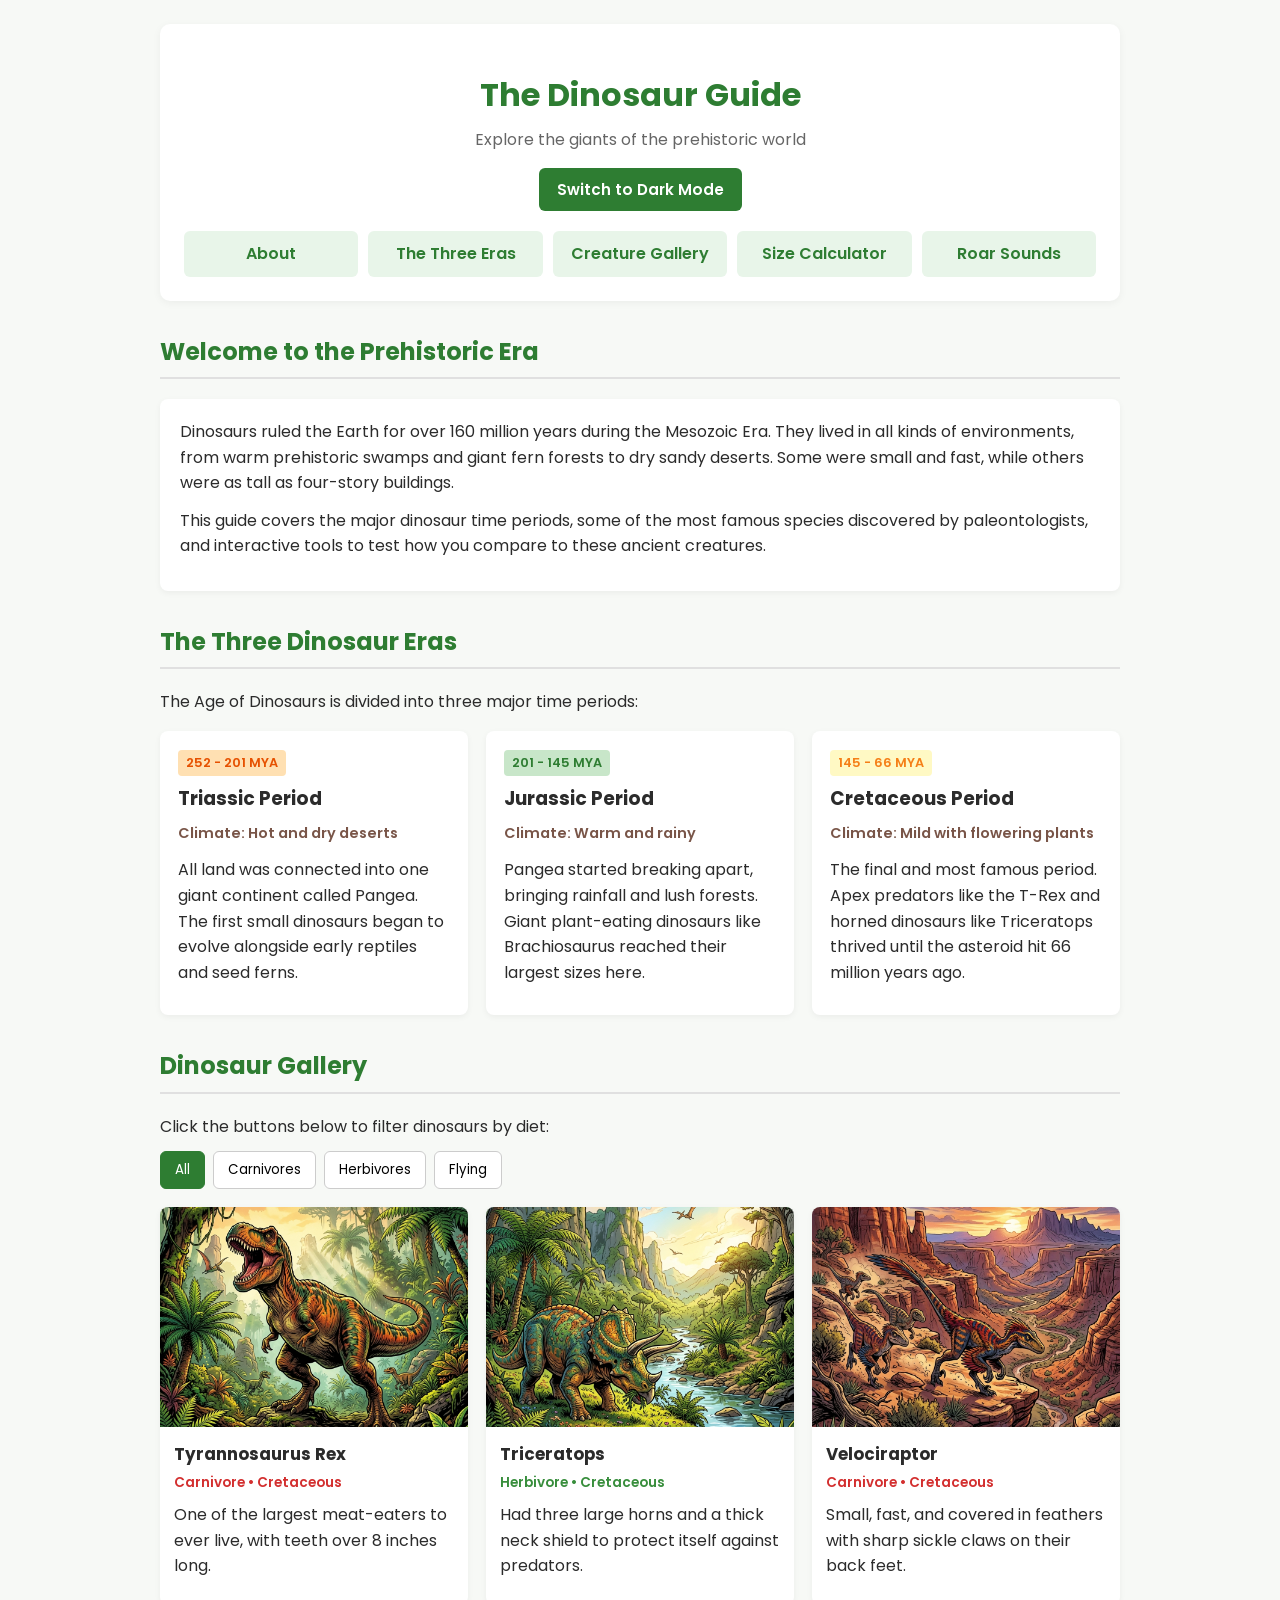
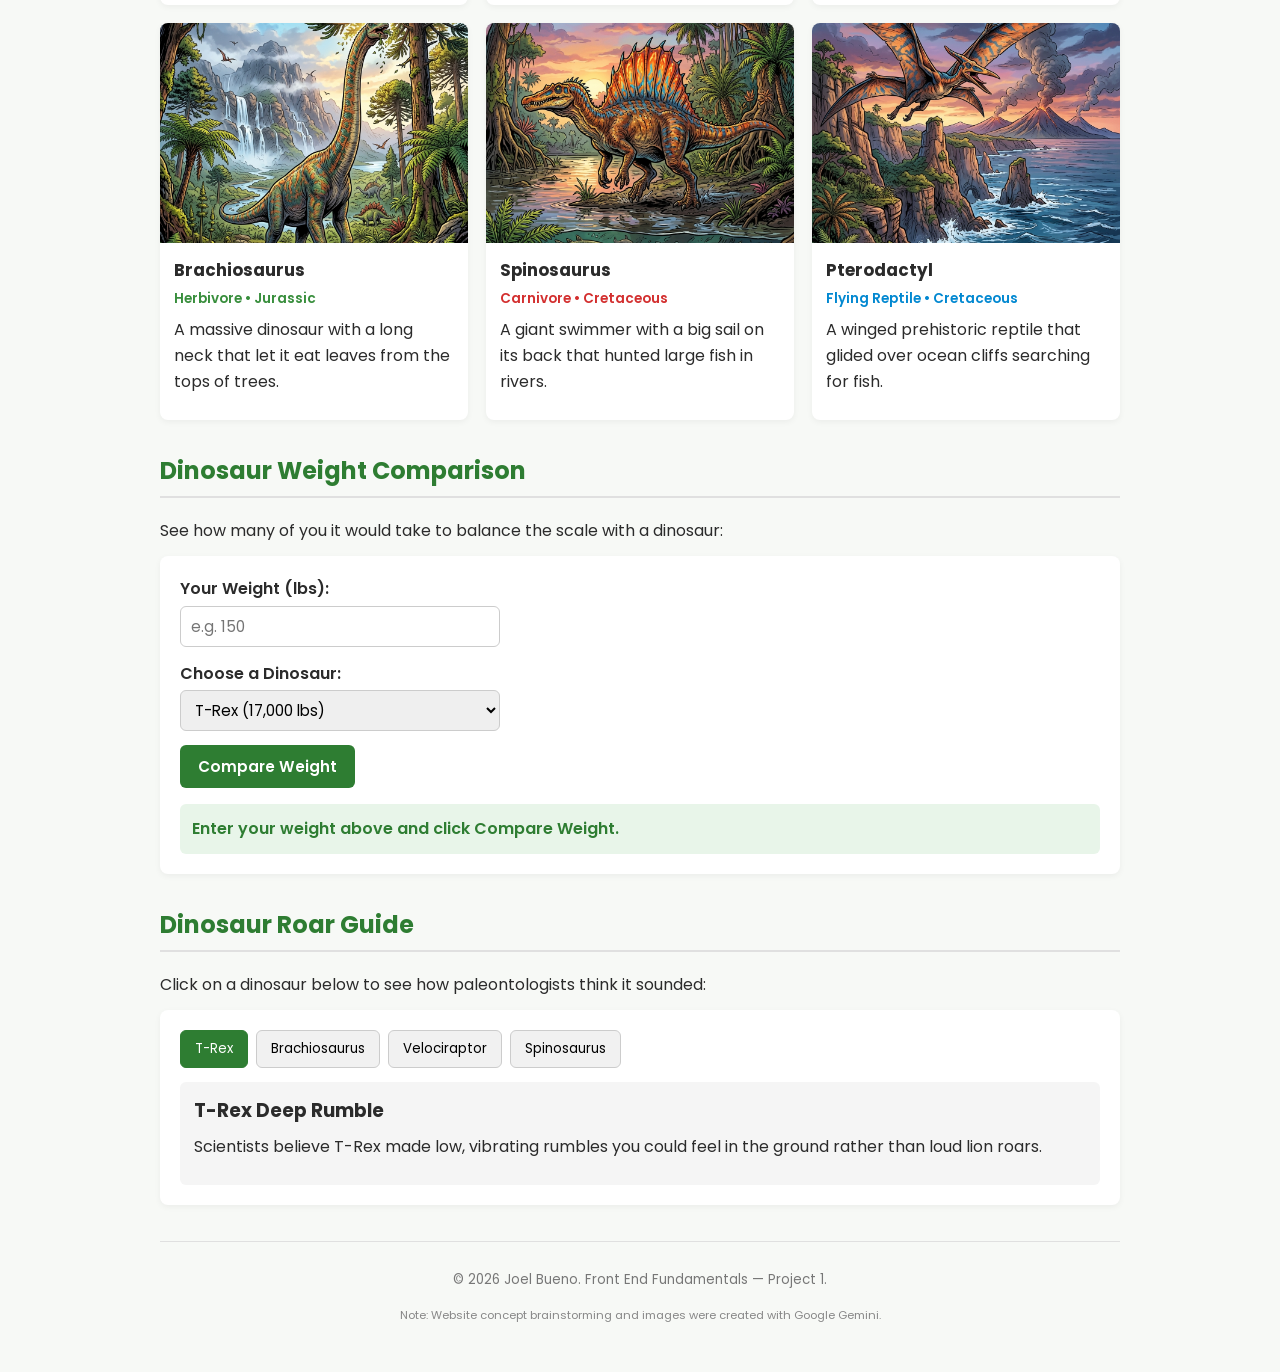
==== commit 0fd523a1: "Simplify HTML, CSS, and JS to clean student-level formatting" ====
--- a/Project1/index.html
+++ b/Project1/index.html
@@ -3,242 +3,200 @@
 <head>
     <meta charset="UTF-8">
     <meta name="viewport" content="width=device-width, initial-scale=1.0">
-    <meta name="description" content="Explore prehistoric dinosaur species, Mesozoic geological eras, fossil discoveries, and interactive paleontological tools.">
-    <title>The Mesozoic Archive | Prehistoric Dinosaur Field Guide</title>
+    <meta name="description" content="A guide to prehistoric dinosaurs, the three Mesozoic eras, and interactive scale calculators.">
+    <title>The Dinosaur Guide | Prehistoric Creatures</title>
     <link rel="preconnect" href="https://fonts.googleapis.com">
     <link rel="preconnect" href="https://fonts.gstatic.com" crossorigin>
-    <link href="https://fonts.googleapis.com/css2?family=Poppins:wght@400;500;600;700&display=swap" rel="stylesheet">
+    <link href="https://fonts.googleapis.com/css2?family=Poppins:wght@400;600;700&display=swap" rel="stylesheet">
     <link rel="stylesheet" href="style.css">
 </head>
 <body>
 
     <div class="container">
 
-        <header class="site-header">
-            <h1>The Mesozoic Archive</h1>
-            <p class="tagline">Prehistoric Dinosaur Expeditions & Paleontological Field Guide</p>
-            <button id="theme-btn" class="theme-toggle">Switch to Volcanic Night</button>
+        <header>
+            <h1>The Dinosaur Guide</h1>
+            <p class="tagline">Explore the giants of the prehistoric world</p>
+            <button id="theme-btn" class="action-btn">Switch to Dark Mode</button>
 
             <!-- Navigation -->
-            <nav class="gridded-nav">
+            <nav class="main-nav">
                 <ul>
-                    <li><a href="#overview">Overview</a></li>
-                    <li><a href="#eras">Geologic Eras</a></li>
+                    <li><a href="#about">About</a></li>
+                    <li><a href="#eras">The Three Eras</a></li>
                     <li><a href="#gallery">Creature Gallery</a></li>
-                    <li><a href="#calculator">Scale Calculator</a></li>
-                    <li><a href="#vocalizer">Roar Simulator</a></li>
+                    <li><a href="#calculator">Size Calculator</a></li>
+                    <li><a href="#sounds">Roar Sounds</a></li>
                 </ul>
             </nav>
         </header>
 
         <main>
 
-            <section id="overview" class="overview-section">
-                <h2>Expedition Overview</h2>
-                <div class="overview-card">
+            <section id="about">
+                <h2>Welcome to the Prehistoric Era</h2>
+                <div class="info-card">
                     <p>
-                        The Mesozoic Era spanned over 180 million years, giving rise to some of the largest terrestrial predators and herbivores ever to walk the Earth. From warm shallow inland seas to towering prehistoric conifer forests, distinct ecosystems fueled incredible evolutionary adaptations across three major geological periods.
+                        Dinosaurs ruled the Earth for over 160 million years during the Mesozoic Era. They lived in all kinds of environments, from warm prehistoric swamps and giant fern forests to dry sandy deserts. Some were small and fast, while others were as tall as four-story buildings.
                     </p>
                     <p>
-                        This archive compiles field observations, fossil strata analysis, and biometric telemetry gathered from major excavation basins worldwide. Use the field guide below to examine creature species, compare biological scales, and simulate prehistoric acoustic vocalizations.
+                        This guide covers the major dinosaur time periods, some of the most famous species discovered by paleontologists, and interactive tools to test how you compare to these ancient creatures.
                     </p>
                 </div>
             </section>
 
-            <section id="eras" class="eras-section">
-                <h2>Mesozoic Geologic Eras</h2>
-                <p class="section-lead">The three primary time periods defining the Age of Reptiles:</p>
+            <section id="eras">
+                <h2>The Three Dinosaur Eras</h2>
+                <p>The Age of Dinosaurs is divided into three major time periods:</p>
 
                 <div class="eras-grid">
                     <article class="era-card">
-                        <div class="card-header">
-                            <span class="era-pill triassic-pill">Period 01</span>
-                            <time datetime="-251000000">252 &ndash; 201 MYA</time>
-                        </div>
-                        <h3>The Triassic Period</h3>
-                        <p class="climate-note">Climate: Hot, arid, supercontinent Pangea</p>
+                        <span class="badge badge-orange">252 - 201 MYA</span>
+                        <h3>Triassic Period</h3>
+                        <p class="climate-label">Climate: Hot and dry deserts</p>
                         <p>
-                            Following the Great Permian Extinction, early archosaurs and small bipedal dinosaurs emerged alongside early seed ferns. Terrestrial ecosystems were dominated by dry desert basins and hardy cycad groves.
+                            All land was connected into one giant continent called Pangea. The first small dinosaurs began to evolve alongside early reptiles and seed ferns.
                         </p>
                     </article>
 
                     <article class="era-card">
-                        <div class="card-header">
-                            <span class="era-pill jurassic-pill">Period 02</span>
-                            <time datetime="-201000000">201 &ndash; 145 MYA</time>
-                        </div>
-                        <h3>The Jurassic Period</h3>
-                        <p class="climate-note">Climate: Warm, humid, lush rainforest floodplains</p>
+                        <span class="badge badge-green">201 - 145 MYA</span>
+                        <h3>Jurassic Period</h3>
+                        <p class="climate-label">Climate: Warm and rainy</p>
                         <p>
-                            Pangea broke apart into Laurasia and Gondwana. Humid sea winds created vast fern floodplains that supported massive long-necked sauropods like Brachiosaurus and armored stegosaurs.
+                            Pangea started breaking apart, bringing rainfall and lush forests. Giant plant-eating dinosaurs like Brachiosaurus reached their largest sizes here.
                         </p>
                     </article>
 
                     <article class="era-card">
-                        <div class="card-header">
-                            <span class="era-pill cretaceous-pill">Period 03</span>
-                            <time datetime="-145000000">145 &ndash; 66 MYA</time>
-                        </div>
-                        <h3>The Cretaceous Period</h3>
-                        <p class="climate-note">Climate: Mild, modern continents forming, flowering plants</p>
+                        <span class="badge badge-amber">145 - 66 MYA</span>
+                        <h3>Cretaceous Period</h3>
+                        <p class="climate-label">Climate: Mild with flowering plants</p>
                         <p>
-                            The pinnacle of dinosaur biodiversity saw advanced apex predators like Tyrannosaurus Rex, horned ceratopsians, and feathered dromaeosaurs thrive right up to the Chicxulub asteroid event.
+                            The final and most famous period. Apex predators like the T-Rex and horned dinosaurs like Triceratops thrived until the asteroid hit 66 million years ago.
                         </p>
                     </article>
                 </div>
             </section>
 
-            <section id="gallery" class="gallery-section">
-                <h2>Prehistoric Creature Gallery</h2>
-                <p class="section-lead">Field specimens documented across prime fossil formations:</p>
-
-                <div class="filter-bar">
-                    <button class="filter-btn active" data-filter="all">All Creatures</button>
+            <section id="gallery">
+                <h2>Dinosaur Gallery</h2>
+                <p>Click the buttons below to filter dinosaurs by diet:</p>
+
+                <div class="filter-buttons">
+                    <button class="filter-btn active" data-filter="all">All</button>
                     <button class="filter-btn" data-filter="carnivore">Carnivores</button>
                     <button class="filter-btn" data-filter="herbivore">Herbivores</button>
-                    <button class="filter-btn" data-filter="flying">Pterosaurs</button>
-                </div>
-
-                <div class="dino-gallery-grid">
+                    <button class="filter-btn" data-filter="flying">Flying</button>
+                </div>
+
+                <div class="gallery-grid">
                     <figure class="dino-card" data-category="carnivore">
-                        <img src="images/trex.jpg" alt="Mighty Tyrannosaurus Rex dinosaur roaring in a lush prehistoric jungle with giant ferns">
-                        <figcaption>
-                            <div class="card-meta">
-                                <strong>Tyrannosaurus Rex</strong>
-                                <span class="dino-badge carnivore-badge">Carnivore</span>
-                            </div>
-                            <span class="spec-text">Era: Late Cretaceous &bull; Estimated Weight: 17,000 lbs</span>
-                            <span class="desc-text">Possessed bone-crushing jaws with bite forces exceeding 12,000 pounds per square inch.</span>
+                        <img src="images/trex.jpg" alt="A green and brown Tyrannosaurus Rex roaring in a prehistoric fern jungle">
+                        <figcaption>
+                            <strong>Tyrannosaurus Rex</strong>
+                            <span class="dino-type carnivore-text">Carnivore &bull; Cretaceous</span>
+                            <p>One of the largest meat-eaters to ever live, with teeth over 8 inches long.</p>
                         </figcaption>
                     </figure>
 
                     <figure class="dino-card" data-category="herbivore">
-                        <img src="images/triceratops.jpg" alt="Horned Triceratops dinosaur grazing near an ancient river valley framed by giant ferns">
-                        <figcaption>
-                            <div class="card-meta">
-                                <strong>Triceratops Prorsus</strong>
-                                <span class="dino-badge herbivore-badge">Herbivore</span>
-                            </div>
-                            <span class="spec-text">Era: Late Cretaceous &bull; Estimated Weight: 13,000 lbs</span>
-                            <span class="desc-text">Wielded three solid cranial horns and a massive bony neck frill used for predator defense.</span>
+                        <img src="images/triceratops.jpg" alt="A Triceratops eating plants near a river in a valley">
+                        <figcaption>
+                            <strong>Triceratops</strong>
+                            <span class="dino-type herbivore-text">Herbivore &bull; Cretaceous</span>
+                            <p>Had three large horns and a thick neck shield to protect itself against predators.</p>
                         </figcaption>
                     </figure>
 
                     <figure class="dino-card" data-category="carnivore">
-                        <img src="images/velociraptor.jpg" alt="Pack of agile feathered Velociraptor dinosaurs running across a prehistoric canyon ridge">
-                        <figcaption>
-                            <div class="card-meta">
-                                <strong>Velociraptor Mongoliensis</strong>
-                                <span class="dino-badge carnivore-badge">Carnivore</span>
-                            </div>
-                            <span class="spec-text">Era: Late Cretaceous &bull; Estimated Weight: 35 lbs</span>
-                            <span class="desc-text">Fast, feathered dromaeosaur featuring a sickle-shaped retractable claw on each hind foot.</span>
+                        <img src="images/velociraptor.jpg" alt="A pack of feathered Velociraptors running on a rocky canyon edge">
+                        <figcaption>
+                            <strong>Velociraptor</strong>
+                            <span class="dino-type carnivore-text">Carnivore &bull; Cretaceous</span>
+                            <p>Small, fast, and covered in feathers with sharp sickle claws on their back feet.</p>
                         </figcaption>
                     </figure>
 
                     <figure class="dino-card" data-category="herbivore">
-                        <img src="images/brachiosaurus.jpg" alt="Gigantic long-necked Brachiosaurus dinosaur feeding on high treetops in a Jurassic forest">
-                        <figcaption>
-                            <div class="card-meta">
-                                <strong>Brachiosaurus Altithorax</strong>
-                                <span class="dino-badge herbivore-badge">Herbivore</span>
-                            </div>
-                            <span class="spec-text">Era: Late Jurassic &bull; Estimated Weight: 62,000 lbs</span>
-                            <span class="desc-text">Towering sauropod whose longer front limbs allowed it to browse tree canopies up to 40 feet high.</span>
+                        <img src="images/brachiosaurus.jpg" alt="A huge long neck Brachiosaurus eating leaves from the top of tall trees">
+                        <figcaption>
+                            <strong>Brachiosaurus</strong>
+                            <span class="dino-type herbivore-text">Herbivore &bull; Jurassic</span>
+                            <p>A massive dinosaur with a long neck that let it eat leaves from the tops of trees.</p>
                         </figcaption>
                     </figure>
 
                     <figure class="dino-card" data-category="carnivore">
-                        <img src="images/spinosaurus.jpg" alt="Spinosaurus dinosaur with high spinal sail standing on a prehistoric mangrove riverbank">
-                        <figcaption>
-                            <div class="card-meta">
-                                <strong>Spinosaurus Aegyptiacus</strong>
-                                <span class="dino-badge carnivore-badge">Carnivore</span>
-                            </div>
-                            <span class="spec-text">Era: Mid-Cretaceous &bull; Estimated Weight: 16,000 lbs</span>
-                            <span class="desc-text">Semi-aquatic predator equipped with conical teeth and a six-foot tall neural spine sail.</span>
+                        <img src="images/spinosaurus.jpg" alt="A Spinosaurus with a large sail on its back standing near water">
+                        <figcaption>
+                            <strong>Spinosaurus</strong>
+                            <span class="dino-type carnivore-text">Carnivore &bull; Cretaceous</span>
+                            <p>A giant swimmer with a big sail on its back that hunted large fish in rivers.</p>
                         </figcaption>
                     </figure>
 
                     <figure class="dino-card" data-category="flying">
-                        <img src="images/pterodactyl.jpg" alt="Pteranodon pterosaur soaring over prehistoric ocean cliffs and smoking volcanic peaks">
-                        <figcaption>
-                            <div class="card-meta">
-                                <strong>Pteranodon Longiceps</strong>
-                                <span class="dino-badge flying-badge">Pterosaur</span>
-                            </div>
-                            <span class="spec-text">Era: Late Cretaceous &bull; Wingspan: Up to 20 feet</span>
-                            <span class="desc-text">Master glider of prehistoric coastlines, featuring a backward-pointing cranial crest.</span>
-                        </figcaption>
-                    </figure>
-                </div>
-            </section>
-
-            <section id="calculator" class="tool-section">
-                <h2>Prehistoric Scale Calculator</h2>
-                <p class="section-lead">Compare your body mass against Mesozoic giants and calculate biological scale metrics:</p>
-
-                <div class="tool-box">
-                    <div class="calc-form">
-                        <div class="form-group">
-                            <label for="user-weight">Enter Your Weight (lbs):</label>
-                            <input type="number" id="user-weight" min="1" max="1000" placeholder="e.g. 150">
-                        </div>
-
-                        <div class="form-group">
-                            <label for="dino-select">Select Creature:</label>
-                            <select id="dino-select">
-                                <option value="17000">Tyrannosaurus Rex (17,000 lbs)</option>
-                                <option value="62000">Brachiosaurus (62,000 lbs)</option>
-                                <option value="13000">Triceratops (13,000 lbs)</option>
-                                <option value="16000">Spinosaurus (16,000 lbs)</option>
-                                <option value="35">Velociraptor (35 lbs)</option>
-                            </select>
-                        </div>
-
-                        <button id="calc-scale-btn" class="action-btn">Calculate Scale</button>
-                    </div>
-
-                    <div id="scale-result" class="calc-output">
-                        <p class="output-placeholder">Enter your weight and select a dinosaur to compute comparative biometric scale.</p>
-                    </div>
-                </div>
-            </section>
-
-            <section id="vocalizer" class="tool-section">
-                <h2>Prehistoric Roar & Acoustic Simulator</h2>
-                <p class="section-lead">Simulate acoustic resonance frequencies and vocalization behavior based on fossilized skull crests and larynx models:</p>
-
-                <div class="tool-box">
-                    <div class="vocalizer-controls">
-                        <button class="sound-select-btn active" data-dino="trex">T-Rex Infrasound</button>
-                        <button class="sound-select-btn" data-dino="brachio">Brachiosaurus Call</button>
-                        <button class="sound-select-btn" data-dino="raptor">Velociraptor Chirp</button>
-                        <button class="sound-select-btn" data-dino="spino">Spinosaurus Hiss</button>
-                    </div>
-
-                    <div class="sound-display">
-                        <div class="display-header">
-                            <span class="sound-indicator"></span>
-                            <span id="sound-title">Acoustic Profile: Tyrannosaurus Rex Infrasound</span>
-                        </div>
-                        <p id="sound-desc" class="sound-description">
-                            Low-frequency infrasound vibration below 20 Hz. This deep vibrational rumble could travel for miles through dense prehistoric forest floors without alerting distant prey.
-                        </p>
-                        <div class="sound-stats">
-                            <span id="sound-freq">Frequency: 12 - 35 Hz</span>
-                            <span id="sound-db">Intensity: ~115 dB (Sub-audible rumble)</span>
-                            <span id="sound-role">Purpose: Territory Marking & Infrasonic Communication</span>
-                        </div>
+                        <img src="images/pterodactyl.jpg" alt="A Pterodactyl flying over ocean cliffs near volcanoes">
+                        <figcaption>
+                            <strong>Pterodactyl</strong>
+                            <span class="dino-type flying-text">Flying Reptile &bull; Cretaceous</span>
+                            <p>A winged prehistoric reptile that glided over ocean cliffs searching for fish.</p>
+                        </figcaption>
+                    </figure>
+                </div>
+            </section>
+
+            <section id="calculator">
+                <h2>Dinosaur Weight Comparison</h2>
+                <p>See how many of you it would take to balance the scale with a dinosaur:</p>
+
+                <div class="calculator-box">
+                    <div class="form-row">
+                        <label for="user-weight">Your Weight (lbs):</label>
+                        <input type="number" id="user-weight" placeholder="e.g. 150">
+                    </div>
+
+                    <div class="form-row">
+                        <label for="dino-select">Choose a Dinosaur:</label>
+                        <select id="dino-select">
+                            <option value="17000">T-Rex (17,000 lbs)</option>
+                            <option value="60000">Brachiosaurus (60,000 lbs)</option>
+                            <option value="13000">Triceratops (13,000 lbs)</option>
+                            <option value="15000">Spinosaurus (15,000 lbs)</option>
+                            <option value="35">Velociraptor (35 lbs)</option>
+                        </select>
+                    </div>
+
+                    <button id="calc-btn" class="action-btn">Compare Weight</button>
+                    <div id="calc-result" class="result-message">Enter your weight above and click Compare Weight.</div>
+                </div>
+            </section>
+
+            <section id="sounds">
+                <h2>Dinosaur Roar Guide</h2>
+                <p>Click on a dinosaur below to see how paleontologists think it sounded:</p>
+
+                <div class="sound-box">
+                    <div class="sound-buttons">
+                        <button class="sound-btn active" data-sound="trex">T-Rex</button>
+                        <button class="sound-btn" data-sound="brachio">Brachiosaurus</button>
+                        <button class="sound-btn" data-sound="raptor">Velociraptor</button>
+                        <button class="sound-btn" data-sound="spino">Spinosaurus</button>
+                    </div>
+
+                    <div class="sound-info-card">
+                        <h3 id="sound-name">T-Rex Deep Rumble</h3>
+                        <p id="sound-desc">Scientists believe T-Rex made low, vibrating rumbles you could feel in the ground rather than loud lion roars.</p>
                     </div>
                 </div>
             </section>
 
         </main>
 
-        <footer class="site-footer">
+        <footer>
             <p><small>&copy; 2026 Joel Bueno. Front End Fundamentals &mdash; Project 1.</small></p>
-            <p class="disclosure-note"><small>Note: Creative website concept brainstorming and illustration assets were created using Google Gemini.</small></p>
+            <p class="ai-note"><small>Note: Website concept brainstorming and images were created with Google Gemini.</small></p>
         </footer>
 
     </div>
--- a/Project1/style.css
+++ b/Project1/style.css
@@ -1,353 +1,237 @@
 body {
     font-family: 'Poppins', sans-serif;
-    background-color: #f5f5f4;
-    color: #292524;
+    background-color: #f7f9f6;
+    color: #2b2b2b;
     margin: 0;
     padding: 0;
     line-height: 1.6;
-    transition: background-color 0.3s ease, color 0.3s ease;
-}
-
-body.dark-theme {
-    background-color: #121214;
-    color: #e7e5e4;
+}
+
+body.dark-mode {
+    background-color: #1a1e1b;
+    color: #e5e7eb;
 }
 
 .container {
-    max-width: 1020px;
+    max-width: 960px;
     margin: 0 auto;
-    padding: 24px 20px;
-}
-
-.site-header {
+    padding: 24px;
+}
+
+header {
     text-align: center;
     background-color: #ffffff;
-    border-radius: 12px;
-    padding: 30px 20px;
-    margin-bottom: 30px;
-    box-shadow: 0 4px 12px rgba(41, 37, 36, 0.06);
-    border-top: 5px solid #15803d;
-    transition: background-color 0.3s ease, box-shadow 0.3s ease;
-}
-
-body.dark-theme .site-header {
-    background-color: #1c1917;
-    border-top-color: #f59e0b;
-    box-shadow: 0 4px 14px rgba(0, 0, 0, 0.4);
+    padding: 24px;
+    border-radius: 10px;
+    margin-bottom: 28px;
+    box-shadow: 0 2px 8px rgba(0, 0, 0, 0.05);
+}
+
+body.dark-mode header {
+    background-color: #242b25;
 }
 
 h1 {
-    color: #14532d;
-    font-size: 2.3rem;
-    margin: 0 0 6px 0;
-    letter-spacing: -0.5px;
-}
-
-body.dark-theme h1 {
-    color: #f59e0b;
+    color: #2e7d32;
+    margin-bottom: 6px;
+}
+
+body.dark-mode h1 {
+    color: #66bb6a;
 }
 
 h2 {
-    color: #15803d;
-    font-size: 1.6rem;
+    color: #2e7d32;
+    border-bottom: 2px solid #e0e0e0;
+    padding-bottom: 6px;
+    margin-top: 32px;
+}
+
+body.dark-mode h2 {
+    color: #81c784;
+    border-bottom-color: #3e4d41;
+}
+
+h3 {
+    margin-top: 0;
+    margin-bottom: 8px;
+}
+
+p {
     margin-top: 0;
     margin-bottom: 12px;
-    letter-spacing: -0.3px;
-}
-
-body.dark-theme h2 {
-    color: #34d399;
-}
-
-h3 {
-    color: #1c1917;
-    font-size: 1.2rem;
-    margin-top: 0;
-    margin-bottom: 8px;
-}
-
-body.dark-theme h3 {
-    color: #f5f5f4;
-}
-
-p {
-    font-size: 0.98rem;
-    color: #44403c;
-    margin-top: 0;
-    margin-bottom: 12px;
-}
-
-body.dark-theme p {
-    color: #d6d3d1;
 }
 
 .tagline {
-    font-size: 1.05rem;
-    color: #78716c;
+    color: #666666;
     margin-bottom: 16px;
 }
 
-body.dark-theme .tagline {
-    color: #a8a29e;
-}
-
-.section-lead {
-    font-size: 1rem;
-    color: #78716c;
-    margin-bottom: 20px;
-}
-
-body.dark-theme .section-lead {
-    color: #a8a29e;
-}
-
-.theme-toggle {
-    background-color: #15803d;
+body.dark-mode .tagline {
+    color: #aaaaaa;
+}
+
+/* Navigation */
+.main-nav ul {
+    display: grid;
+    grid-template-columns: repeat(5, 1fr);
+    gap: 10px;
+    list-style: none;
+    padding: 0;
+    margin: 20px 0 0 0;
+}
+
+.main-nav a {
+    display: block;
+    text-decoration: none;
+    background-color: #e8f5e9;
+    color: #2e7d32;
+    padding: 10px;
+    border-radius: 6px;
+    font-weight: 600;
+    text-align: center;
+}
+
+.main-nav a:hover {
+    background-color: #2e7d32;
+    color: #ffffff;
+}
+
+body.dark-mode .main-nav a {
+    background-color: #333d35;
+    color: #e5e7eb;
+}
+
+body.dark-mode .main-nav a:hover {
+    background-color: #66bb6a;
+    color: #1a1e1b;
+}
+
+.action-btn {
+    background-color: #2e7d32;
     color: #ffffff;
     border: none;
-    border-radius: 6px;
-    padding: 9px 18px;
-    font-size: 0.9rem;
+    padding: 10px 18px;
+    border-radius: 6px;
     font-family: inherit;
-    font-weight: 500;
+    font-size: 0.95rem;
+    font-weight: 600;
     cursor: pointer;
-    transition: background-color 0.2s ease, transform 0.1s ease;
-}
-
-.theme-toggle:hover {
-    background-color: #166534;
-}
-
-.theme-toggle:active {
-    transform: scale(0.98);
-}
-
-body.dark-theme .theme-toggle {
-    background-color: #f59e0b;
-    color: #1c1917;
-    font-weight: 600;
-}
-
-body.dark-theme .theme-toggle:hover {
-    background-color: #fbbf24;
-}
-
-.gridded-nav ul {
-    display: grid;
-    grid-template-columns: repeat(5, 1fr);
-    gap: 12px;
-    list-style: none;
-    padding: 0;
-    margin: 24px 0 0 0;
-}
-
-.gridded-nav a {
-    display: block;
-    text-decoration: none;
-    color: #166534;
-    background-color: #dcfce7;
-    padding: 10px 14px;
+}
+
+.action-btn:hover {
+    background-color: #1b5e20;
+}
+
+body.dark-mode .action-btn {
+    background-color: #66bb6a;
+    color: #1a1e1b;
+}
+
+.info-card {
+    background-color: #ffffff;
+    padding: 20px;
     border-radius: 8px;
-    font-weight: 600;
-    font-size: 0.92rem;
-    transition: background-color 0.2s ease, color 0.2s ease;
-}
-
-.gridded-nav a:hover {
-    background-color: #15803d;
-    color: #ffffff;
-}
-
-body.dark-theme .gridded-nav a {
-    background-color: #292524;
-    color: #e7e5e4;
-}
-
-body.dark-theme .gridded-nav a:hover {
-    background-color: #f59e0b;
-    color: #1c1917;
-}
-
-section {
-    margin-bottom: 40px;
-}
-
-.overview-card {
-    background-color: #ffffff;
-    border-radius: 10px;
-    padding: 24px;
-    border-left: 5px solid #15803d;
-    box-shadow: 0 3px 10px rgba(41, 37, 36, 0.05);
-}
-
-body.dark-theme .overview-card {
-    background-color: #1c1917;
-    border-left-color: #f59e0b;
-    box-shadow: 0 3px 10px rgba(0, 0, 0, 0.3);
-}
-
+    box-shadow: 0 2px 6px rgba(0, 0, 0, 0.05);
+}
+
+body.dark-mode .info-card {
+    background-color: #242b25;
+}
+
+/* Eras Section */
 .eras-grid {
     display: grid;
     grid-template-columns: repeat(3, 1fr);
-    gap: 20px;
+    gap: 18px;
+    margin-top: 16px;
 }
 
 .era-card {
     background-color: #ffffff;
-    border-radius: 10px;
-    padding: 20px;
-    box-shadow: 0 3px 10px rgba(41, 37, 36, 0.05);
-    border: 1px solid #e7e5e4;
+    padding: 18px;
+    border-radius: 8px;
+    box-shadow: 0 2px 6px rgba(0, 0, 0, 0.05);
+}
+
+body.dark-mode .era-card {
+    background-color: #242b25;
+}
+
+.badge {
+    display: inline-block;
+    padding: 3px 8px;
+    border-radius: 4px;
+    font-size: 0.8rem;
+    font-weight: 600;
+    margin-bottom: 8px;
+}
+
+.badge-orange { background-color: #ffe0b2; color: #e65100; }
+.badge-green { background-color: #c8e6c9; color: #2e7d32; }
+.badge-amber { background-color: #fff9c4; color: #f57f17; }
+
+.climate-label {
+    font-weight: 600;
+    font-size: 0.9rem;
+    color: #795548;
+}
+
+body.dark-mode .climate-label {
+    color: #ffcc80;
+}
+
+/* Filter Buttons */
+.filter-buttons {
     display: flex;
-    flex-direction: column;
-    transition: transform 0.2s ease, box-shadow 0.2s ease;
-}
-
-.era-card:hover {
-    transform: translateY(-3px);
-    box-shadow: 0 6px 16px rgba(41, 37, 36, 0.09);
-}
-
-body.dark-theme .era-card {
-    background-color: #1c1917;
-    border-color: #292524;
-    box-shadow: 0 3px 10px rgba(0, 0, 0, 0.3);
-}
-
-body.dark-theme .era-card:hover {
-    box-shadow: 0 6px 16px rgba(0, 0, 0, 0.45);
-}
-
-.card-header {
-    display: flex;
-    justify-content: space-between;
-    align-items: center;
-    margin-bottom: 12px;
-}
-
-time {
-    font-size: 0.8rem;
-    color: #78716c;
-    font-weight: 500;
-}
-
-body.dark-theme time {
-    color: #a8a29e;
-}
-
-.era-pill {
-    display: inline-block;
-    padding: 3px 10px;
-    border-radius: 12px;
-    font-size: 0.75rem;
-    font-weight: 600;
-    text-transform: uppercase;
-}
-
-.triassic-pill {
-    background-color: #ffedd5;
-    color: #c2410c;
-}
-
-.jurassic-pill {
-    background-color: #dcfce7;
-    color: #15803d;
-}
-
-.cretaceous-pill {
-    background-color: #fef3c7;
-    color: #b45309;
-}
-
-.climate-note {
-    font-size: 0.85rem;
-    font-weight: 600;
-    color: #b45309;
-    margin-bottom: 10px;
-}
-
-body.dark-theme .climate-note {
-    color: #fbbf24;
-}
-
-.filter-bar {
-    display: flex;
-    gap: 10px;
-    margin-bottom: 20px;
+    gap: 8px;
+    margin-bottom: 18px;
     flex-wrap: wrap;
 }
 
 .filter-btn {
     background-color: #ffffff;
-    color: #57534e;
-    border: 1px solid #d6d3d1;
-    border-radius: 6px;
-    padding: 8px 16px;
-    font-size: 0.88rem;
+    border: 1px solid #cccccc;
+    padding: 8px 14px;
+    border-radius: 6px;
     font-family: inherit;
-    font-weight: 500;
     cursor: pointer;
-    transition: background-color 0.2s ease, color 0.2s ease, border-color 0.2s ease;
-}
-
-.filter-btn:hover {
-    background-color: #f5f5f4;
-    color: #1c1917;
 }
 
 .filter-btn.active {
-    background-color: #15803d;
+    background-color: #2e7d32;
     color: #ffffff;
-    border-color: #15803d;
-}
-
-body.dark-theme .filter-btn {
-    background-color: #1c1917;
-    color: #d6d3d1;
-    border-color: #292524;
-}
-
-body.dark-theme .filter-btn:hover {
-    background-color: #292524;
-    color: #ffffff;
-}
-
-body.dark-theme .filter-btn.active {
-    background-color: #f59e0b;
-    color: #1c1917;
-    border-color: #f59e0b;
-    font-weight: 600;
-}
-
-.dino-gallery-grid {
+    border-color: #2e7d32;
+}
+
+body.dark-mode .filter-btn {
+    background-color: #242b25;
+    color: #e5e7eb;
+    border-color: #444444;
+}
+
+body.dark-mode .filter-btn.active {
+    background-color: #66bb6a;
+    color: #1a1e1b;
+}
+
+/* Creature Gallery */
+.gallery-grid {
     display: grid;
     grid-template-columns: repeat(3, 1fr);
-    gap: 20px;
+    gap: 18px;
 }
 
 .dino-card {
     background-color: #ffffff;
-    border-radius: 10px;
+    margin: 0;
+    border-radius: 8px;
     overflow: hidden;
-    margin: 0;
-    box-shadow: 0 3px 10px rgba(41, 37, 36, 0.05);
-    border: 1px solid #e7e5e4;
-    transition: transform 0.2s ease, box-shadow 0.2s ease;
-}
-
-.dino-card:hover {
-    transform: translateY(-4px);
-    box-shadow: 0 8px 20px rgba(41, 37, 36, 0.1);
-}
-
-body.dark-theme .dino-card {
-    background-color: #1c1917;
-    border-color: #292524;
-    box-shadow: 0 3px 10px rgba(0, 0, 0, 0.3);
-}
-
-body.dark-theme .dino-card:hover {
-    box-shadow: 0 8px 20px rgba(0, 0, 0, 0.5);
+    box-shadow: 0 2px 6px rgba(0, 0, 0, 0.05);
+}
+
+body.dark-mode .dino-card {
+    background-color: #242b25;
 }
 
 .dino-card img {
@@ -355,379 +239,162 @@
     height: 220px;
     object-fit: cover;
     display: block;
-    transition: transform 0.3s ease;
-}
-
-.dino-card:hover img {
-    transform: scale(1.03);
 }
 
 figcaption {
-    padding: 16px;
-    display: flex;
-    flex-direction: column;
-    gap: 6px;
-}
-
-.card-meta {
-    display: flex;
-    justify-content: space-between;
-    align-items: center;
-}
-
-.card-meta strong {
-    color: #1c1917;
-    font-size: 1rem;
-}
-
-body.dark-theme .card-meta strong {
-    color: #f5f5f4;
-}
-
-.dino-badge {
-    padding: 2px 8px;
-    border-radius: 10px;
-    font-size: 0.72rem;
-    font-weight: 600;
-    text-transform: uppercase;
-}
-
-.carnivore-badge {
-    background-color: #fee2e2;
-    color: #b91c1c;
-}
-
-.herbivore-badge {
-    background-color: #dcfce7;
-    color: #15803d;
-}
-
-.flying-badge {
-    background-color: #e0f2fe;
-    color: #0369a1;
-}
-
-.spec-text {
-    font-size: 0.8rem;
-    color: #78716c;
-    font-weight: 500;
-}
-
-body.dark-theme .spec-text {
-    color: #a8a29e;
-}
-
-.desc-text {
-    font-size: 0.88rem;
-    color: #44403c;
-    line-height: 1.45;
-}
-
-body.dark-theme .desc-text {
-    color: #d6d3d1;
-}
-
-.tool-box {
-    background-color: #ffffff;
-    border-radius: 10px;
-    padding: 24px;
-    box-shadow: 0 3px 10px rgba(41, 37, 36, 0.05);
-    border: 1px solid #e7e5e4;
-}
-
-body.dark-theme .tool-box {
-    background-color: #1c1917;
-    border-color: #292524;
-    box-shadow: 0 3px 10px rgba(0, 0, 0, 0.3);
-}
-
-.calc-form {
-    display: grid;
-    grid-template-columns: repeat(2, 1fr) auto;
-    gap: 16px;
-    align-items: end;
-    margin-bottom: 20px;
-}
-
-.form-group {
-    display: flex;
-    flex-direction: column;
-    gap: 6px;
+    padding: 14px;
+}
+
+figcaption strong {
+    font-size: 1.05rem;
+    display: block;
+    margin-bottom: 4px;
+}
+
+.dino-type {
+    display: block;
+    font-size: 0.85rem;
+    font-weight: 600;
+    margin-bottom: 8px;
+}
+
+.carnivore-text { color: #d32f2f; }
+.herbivore-text { color: #388e3c; }
+.flying-text { color: #0288d1; }
+
+body.dark-mode .carnivore-text { color: #ef5350; }
+body.dark-mode .herbivore-text { color: #81c784; }
+body.dark-mode .flying-text { color: #4fc3f7; }
+
+/* Calculator Section */
+.calculator-box {
+    background-color: #ffffff;
+    padding: 20px;
+    border-radius: 8px;
+    box-shadow: 0 2px 6px rgba(0, 0, 0, 0.05);
+}
+
+body.dark-mode .calculator-box {
+    background-color: #242b25;
+}
+
+.form-row {
+    margin-bottom: 14px;
 }
 
 label {
-    font-size: 0.88rem;
-    font-weight: 600;
-    color: #44403c;
-}
-
-body.dark-theme label {
-    color: #d6d3d1;
+    display: block;
+    font-weight: 600;
+    margin-bottom: 4px;
 }
 
 input, select {
-    padding: 10px 12px;
-    border-radius: 6px;
-    border: 1px solid #d6d3d1;
+    width: 100%;
+    max-width: 320px;
+    padding: 8px 10px;
+    border: 1px solid #cccccc;
+    border-radius: 6px;
     font-family: inherit;
     font-size: 0.95rem;
-    background-color: #ffffff;
-    color: #292524;
-    outline: none;
-    transition: border-color 0.2s ease;
-}
-
-input:focus, select:focus {
-    border-color: #15803d;
-}
-
-body.dark-theme input,
-body.dark-theme select {
-    background-color: #121214;
-    border-color: #292524;
-    color: #f5f5f4;
-}
-
-body.dark-theme input:focus,
-body.dark-theme select:focus {
-    border-color: #f59e0b;
-}
-
-.action-btn {
-    background-color: #15803d;
+    box-sizing: border-box;
+}
+
+body.dark-mode input, body.dark-mode select {
+    background-color: #1a1e1b;
+    border-color: #444444;
     color: #ffffff;
-    border: none;
-    border-radius: 6px;
-    padding: 11px 20px;
-    font-size: 0.92rem;
+}
+
+.result-message {
+    margin-top: 16px;
+    padding: 12px;
+    background-color: #e8f5e9;
+    border-radius: 6px;
+    font-weight: 600;
+    color: #2e7d32;
+}
+
+body.dark-mode .result-message {
+    background-color: #333d35;
+    color: #81c784;
+}
+
+/* Sound Section */
+.sound-box {
+    background-color: #ffffff;
+    padding: 20px;
+    border-radius: 8px;
+    box-shadow: 0 2px 6px rgba(0, 0, 0, 0.05);
+}
+
+body.dark-mode .sound-box {
+    background-color: #242b25;
+}
+
+.sound-buttons {
+    display: flex;
+    gap: 8px;
+    flex-wrap: wrap;
+    margin-bottom: 14px;
+}
+
+.sound-btn {
+    background-color: #f1f1f1;
+    border: 1px solid #cccccc;
+    padding: 8px 14px;
+    border-radius: 6px;
     font-family: inherit;
-    font-weight: 600;
     cursor: pointer;
-    transition: background-color 0.2s ease, transform 0.1s ease;
-}
-
-.action-btn:hover {
-    background-color: #166534;
-}
-
-.action-btn:active {
-    transform: scale(0.98);
-}
-
-body.dark-theme .action-btn {
-    background-color: #f59e0b;
-    color: #1c1917;
-}
-
-body.dark-theme .action-btn:hover {
-    background-color: #fbbf24;
-}
-
-.calc-output {
-    background-color: #fafaf9;
-    border: 1px dashed #d6d3d1;
-    border-radius: 8px;
-    padding: 18px;
-    min-height: 50px;
-}
-
-body.dark-theme .calc-output {
-    background-color: #121214;
-    border-color: #292524;
-}
-
-.output-placeholder {
-    margin: 0;
-    color: #78716c;
-    font-style: italic;
-}
-
-.calc-result-title {
-    margin: 0 0 6px 0;
-    font-size: 1.05rem;
-    font-weight: 600;
-    color: #15803d;
-}
-
-body.dark-theme .calc-result-title {
-    color: #f59e0b;
-}
-
-.calc-result-detail {
-    margin: 0;
-    font-size: 0.9rem;
-    color: #57534e;
-}
-
-body.dark-theme .calc-result-detail {
-    color: #a8a29e;
-}
-
-.vocalizer-controls {
-    display: flex;
-    gap: 10px;
-    flex-wrap: wrap;
-    margin-bottom: 20px;
-}
-
-.sound-select-btn {
-    background-color: #fafaf9;
-    color: #57534e;
-    border: 1px solid #d6d3d1;
-    border-radius: 6px;
-    padding: 8px 14px;
-    font-size: 0.88rem;
-    font-family: inherit;
-    font-weight: 500;
-    cursor: pointer;
-    transition: background-color 0.2s ease, color 0.2s ease, border-color 0.2s ease;
-}
-
-.sound-select-btn:hover {
-    background-color: #f5f5f4;
-    color: #1c1917;
-}
-
-.sound-select-btn.active {
-    background-color: #15803d;
+}
+
+.sound-btn.active {
+    background-color: #2e7d32;
     color: #ffffff;
-    border-color: #15803d;
-}
-
-body.dark-theme .sound-select-btn {
-    background-color: #121214;
-    color: #d6d3d1;
-    border-color: #292524;
-}
-
-body.dark-theme .sound-select-btn:hover {
-    background-color: #292524;
-    color: #ffffff;
-}
-
-body.dark-theme .sound-select-btn.active {
-    background-color: #f59e0b;
-    color: #1c1917;
-    border-color: #f59e0b;
-    font-weight: 600;
-}
-
-.sound-display {
-    background-color: #1c1917;
-    color: #f5f5f4;
-    border-radius: 8px;
-    padding: 20px;
-    border: 1px solid #292524;
-}
-
-.display-header {
-    display: flex;
-    align-items: center;
-    gap: 10px;
-    margin-bottom: 12px;
-}
-
-.sound-indicator {
-    width: 10px;
-    height: 10px;
-    border-radius: 50%;
-    background-color: #10b981;
-    box-shadow: 0 0 8px #10b981;
-    display: inline-block;
-}
-
-#sound-title {
-    font-size: 0.95rem;
-    font-weight: 600;
-    color: #34d399;
-}
-
-body.dark-theme #sound-title {
-    color: #fbbf24;
-}
-
-.sound-description {
-    font-size: 0.92rem;
-    line-height: 1.5;
-    margin: 0 0 14px 0;
-    color: #e7e5e4;
-}
-
-.sound-stats {
-    display: flex;
-    flex-wrap: wrap;
-    gap: 14px;
-    font-size: 0.82rem;
-    color: #a8a29e;
-    border-top: 1px solid #292524;
-    padding-top: 10px;
-}
-
-.sound-stats span {
-    background-color: #292524;
-    padding: 4px 10px;
-    border-radius: 4px;
-}
-
-.site-footer {
+    border-color: #2e7d32;
+}
+
+body.dark-mode .sound-btn {
+    background-color: #1a1e1b;
+    color: #e5e7eb;
+    border-color: #444444;
+}
+
+body.dark-mode .sound-btn.active {
+    background-color: #66bb6a;
+    color: #1a1e1b;
+}
+
+.sound-info-card {
+    background-color: #f5f5f5;
+    padding: 14px;
+    border-radius: 6px;
+}
+
+body.dark-mode .sound-info-card {
+    background-color: #1a1e1b;
+}
+
+footer {
     text-align: center;
     padding: 24px 0 10px 0;
-    color: #78716c;
-    border-top: 1px solid #e7e5e4;
-    margin-top: 40px;
-}
-
-.disclosure-note {
-    margin-top: 6px;
-    color: #a8a29e;
-    font-size: 0.82rem;
-}
-
-body.dark-theme .site-footer {
-    border-top-color: #292524;
-    color: #a8a29e;
-}
-
-body.dark-theme .disclosure-note {
-    color: #78716c;
-}
-
-@media (max-width: 860px) {
-    .gridded-nav ul {
-        grid-template-columns: repeat(3, 1fr);
-    }
-
-    .eras-grid {
-        grid-template-columns: repeat(2, 1fr);
-    }
-
-    .dino-gallery-grid {
-        grid-template-columns: repeat(2, 1fr);
-    }
-
-    .calc-form {
-        grid-template-columns: 1fr 1fr;
-    }
-
-    .calc-form .action-btn {
-        grid-column: span 2;
-    }
-}
-
-@media (max-width: 600px) {
-    .container {
-        padding: 16px 12px;
-    }
-
-    .site-header {
-        padding: 20px 14px;
-    }
-
-    h1 {
-        font-size: 1.75rem;
-    }
-
-    .gridded-nav ul {
+    color: #777777;
+    margin-top: 36px;
+    border-top: 1px solid #e0e0e0;
+}
+
+.ai-note {
+    font-size: 0.85rem;
+    color: #888888;
+}
+
+body.dark-mode footer {
+    border-top-color: #333d35;
+    color: #aaaaaa;
+}
+
+/* Responsive Media Queries */
+@media (max-width: 768px) {
+    .main-nav ul {
         grid-template-columns: 1fr 1fr;
     }
 
@@ -735,15 +402,7 @@
         grid-template-columns: 1fr;
     }
 
-    .dino-gallery-grid {
+    .gallery-grid {
         grid-template-columns: 1fr;
     }
-
-    .calc-form {
-        grid-template-columns: 1fr;
-    }
-
-    .calc-form .action-btn {
-        grid-column: span 1;
-    }
-}
+}
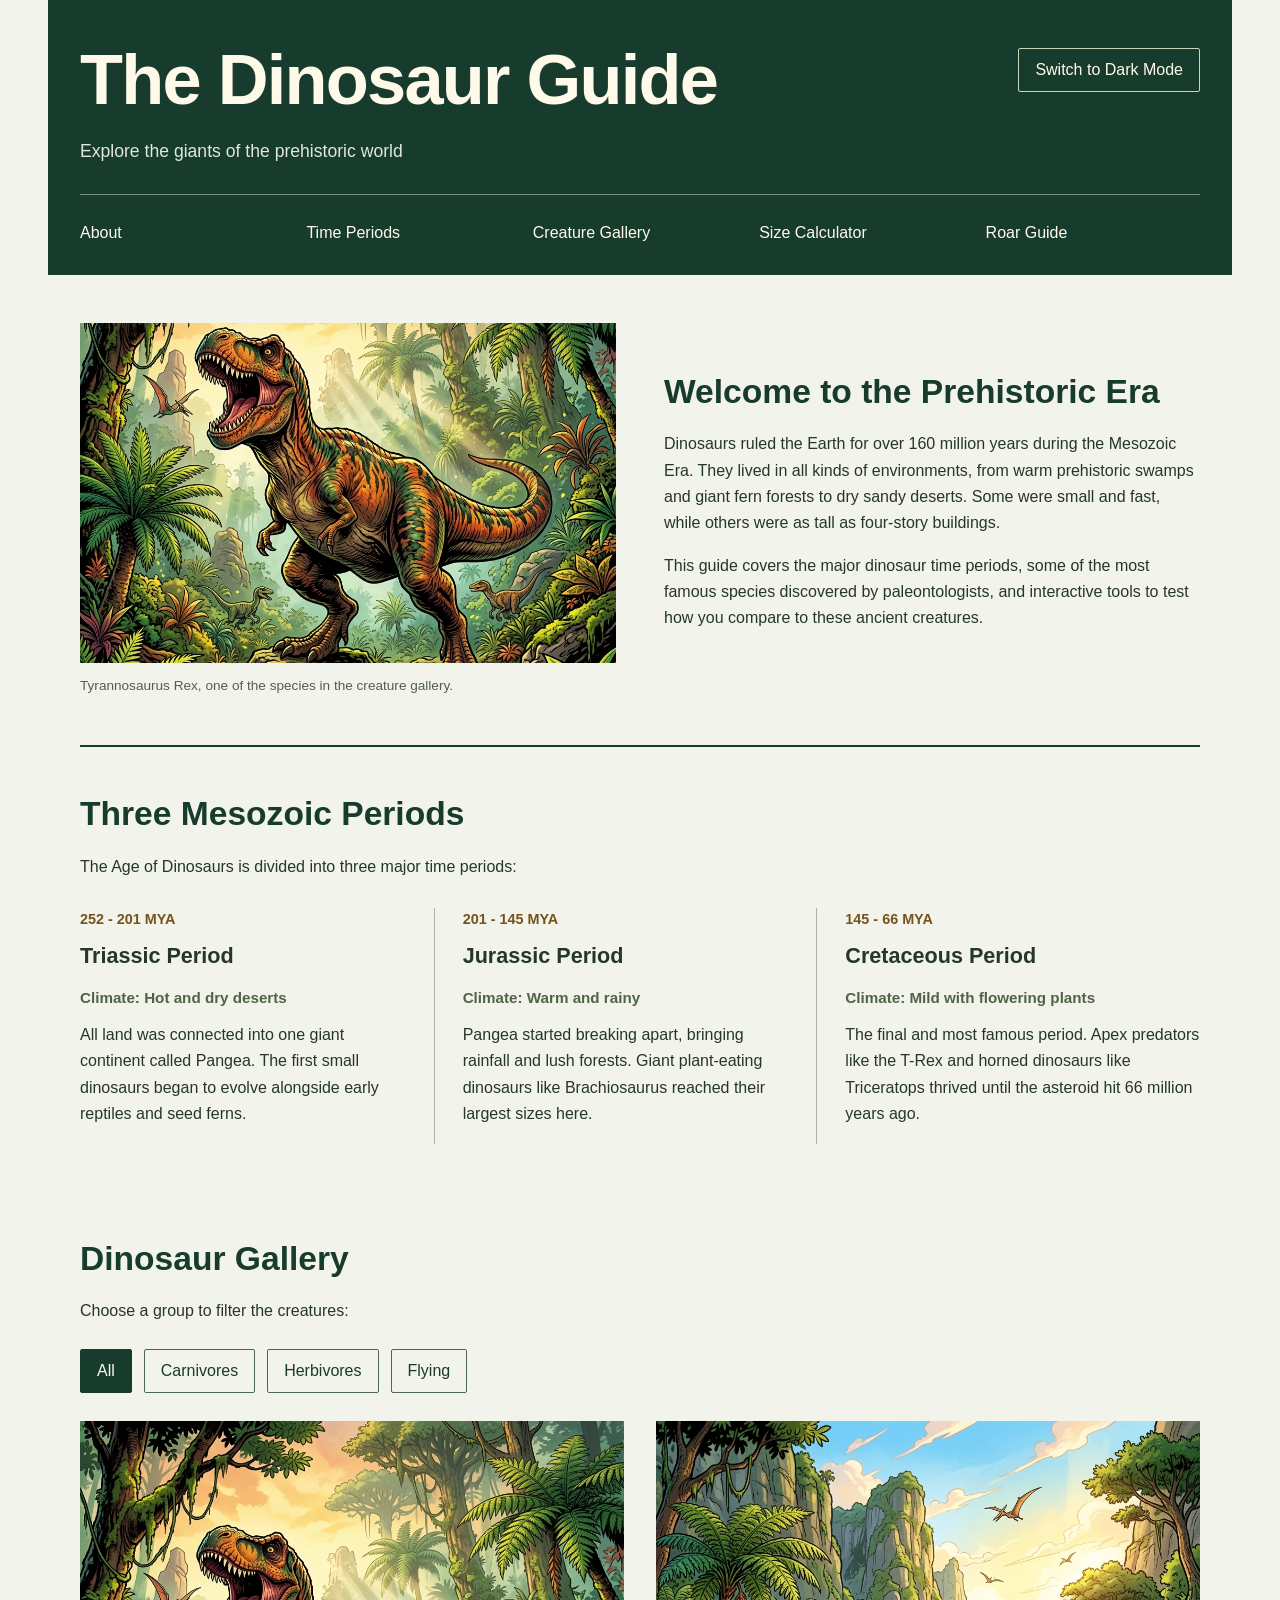
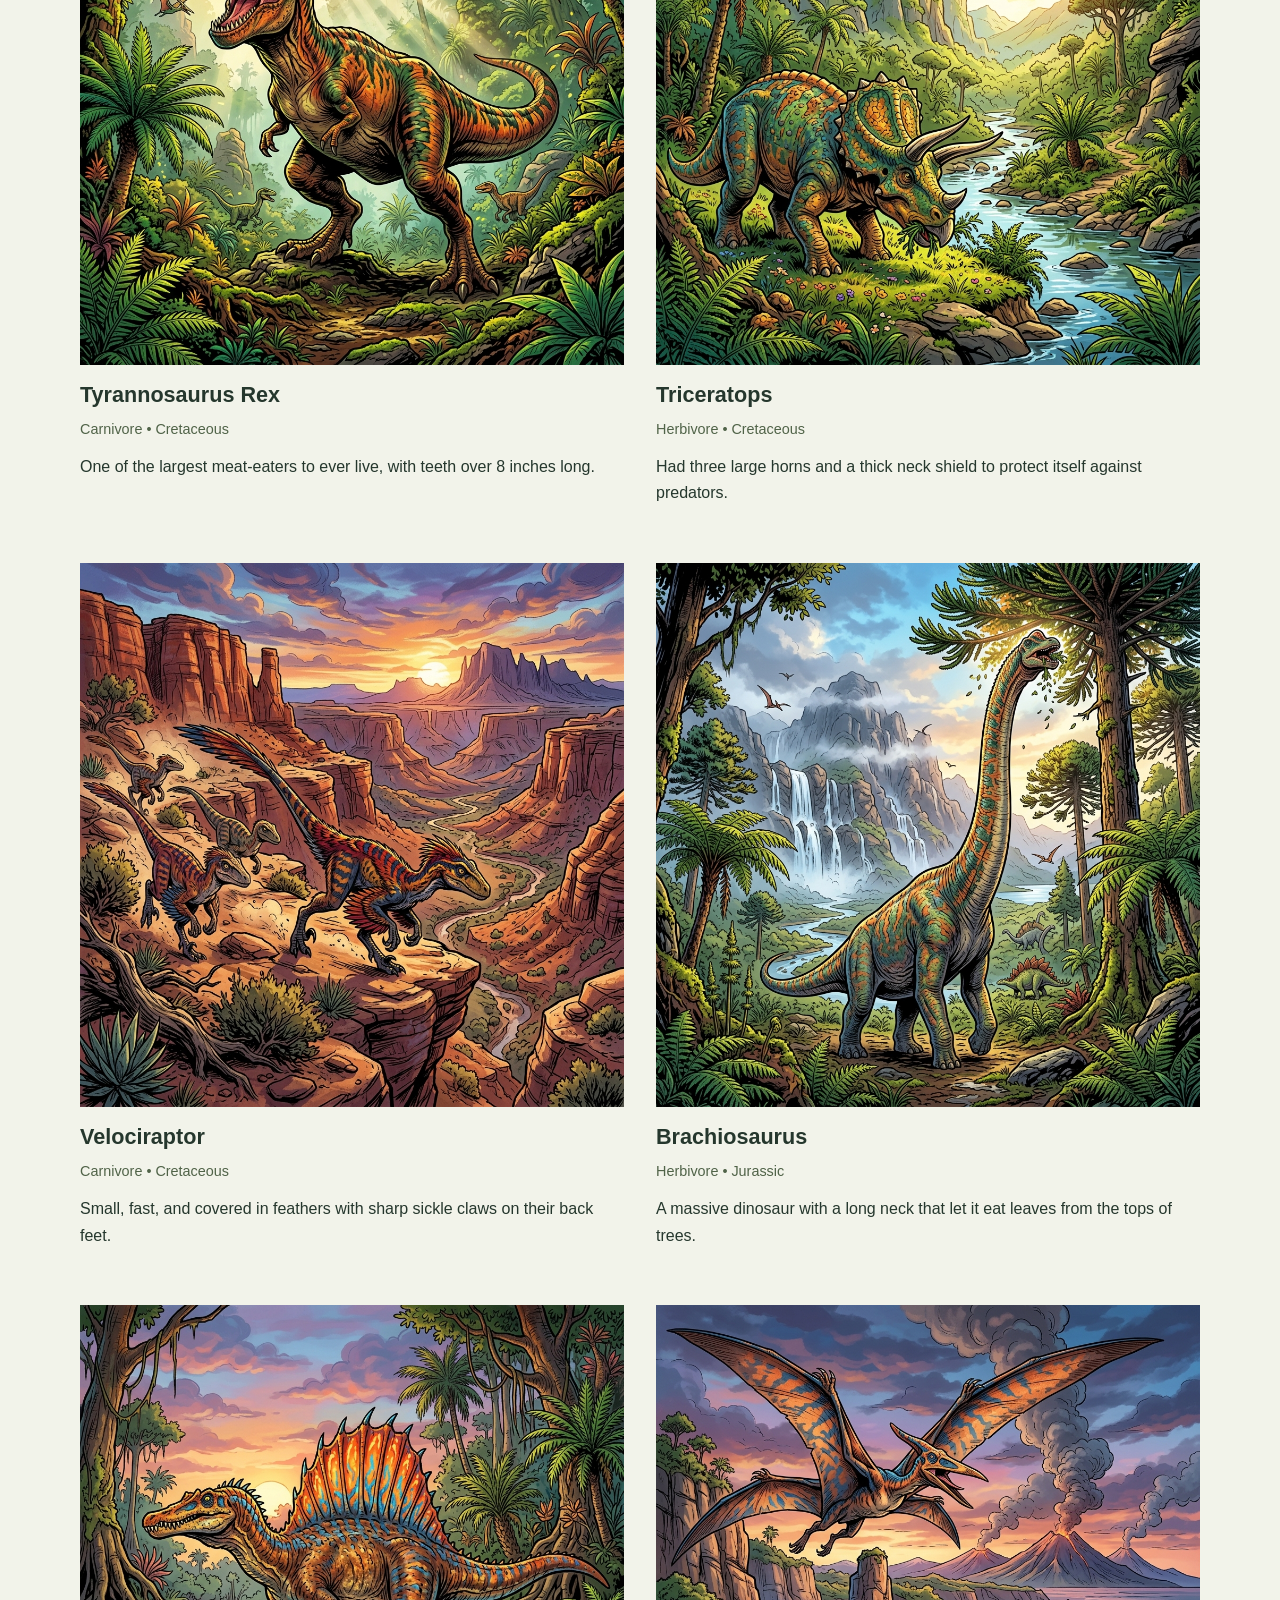
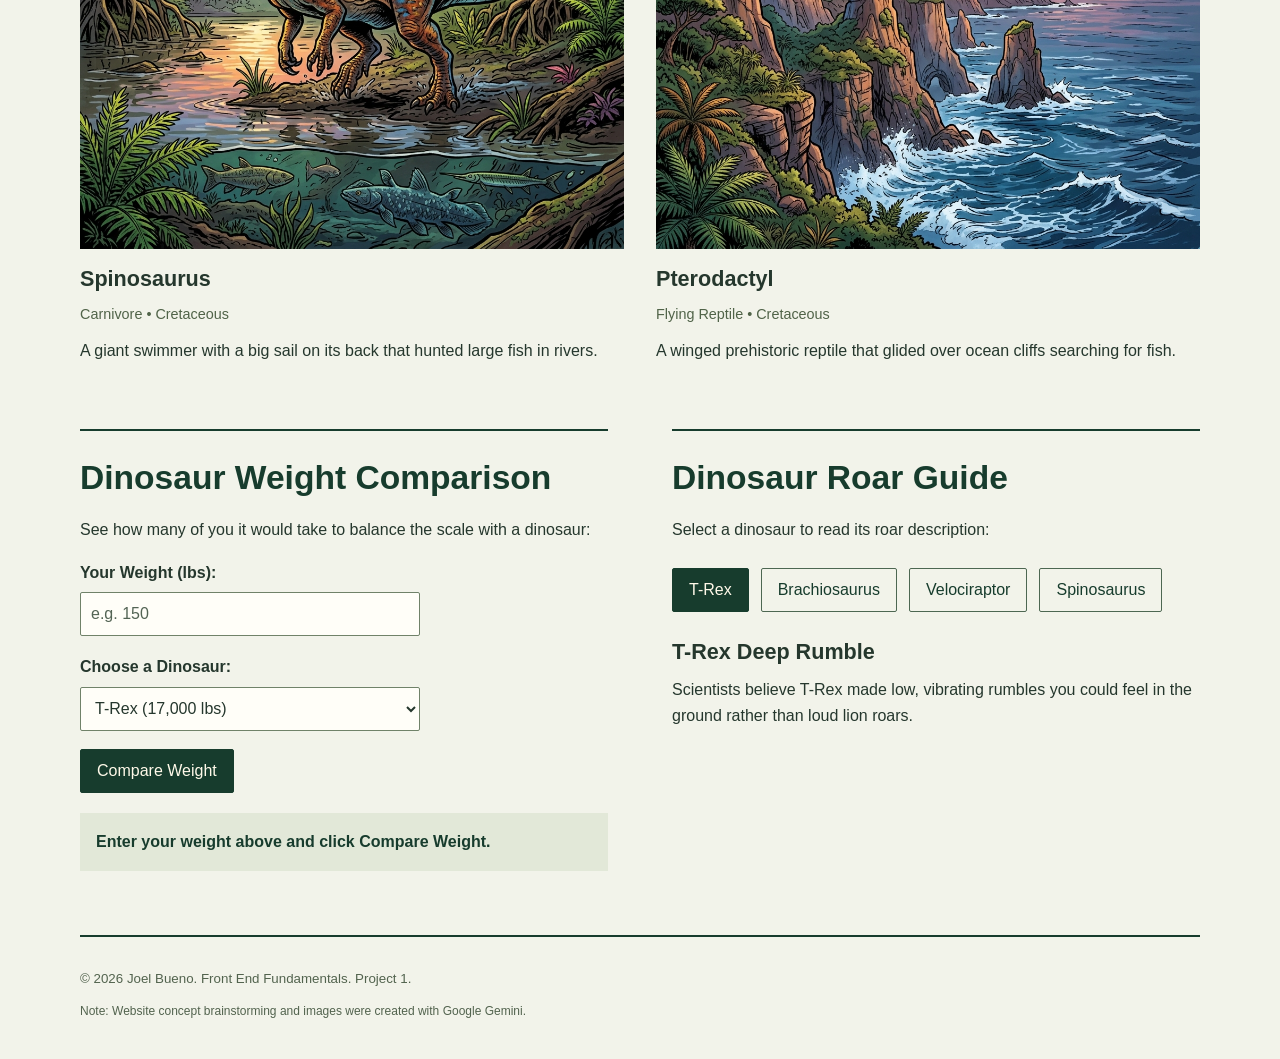
==== commit 4d24f991: "Refine Project1 as a dinosaur field guide" ====
--- a/Project1/index.html
+++ b/Project1/index.html
@@ -3,11 +3,8 @@
 <head>
     <meta charset="UTF-8">
     <meta name="viewport" content="width=device-width, initial-scale=1.0">
-    <meta name="description" content="A guide to prehistoric dinosaurs, the three Mesozoic eras, and interactive scale calculators.">
+    <meta name="description" content="A prehistoric field guide with dinosaur illustrations, Mesozoic time periods, and interactive weight comparisons.">
     <title>The Dinosaur Guide | Prehistoric Creatures</title>
-    <link rel="preconnect" href="https://fonts.googleapis.com">
-    <link rel="preconnect" href="https://fonts.gstatic.com" crossorigin>
-    <link href="https://fonts.googleapis.com/css2?family=Poppins:wght@400;600;700&display=swap" rel="stylesheet">
     <link rel="stylesheet" href="style.css">
 </head>
 <body>
@@ -15,27 +12,35 @@
     <div class="container">
 
         <header>
-            <h1>The Dinosaur Guide</h1>
-            <p class="tagline">Explore the giants of the prehistoric world</p>
-            <button id="theme-btn" class="action-btn">Switch to Dark Mode</button>
+            <div class="heading-row">
+                <div>
+                    <h1>The Dinosaur Guide</h1>
+                    <p class="tagline">Explore the giants of the prehistoric world</p>
+                </div>
+                <button id="theme-btn" class="action-btn" type="button">Switch to Dark Mode</button>
+            </div>
 
             <!-- Navigation -->
             <nav class="main-nav">
                 <ul>
                     <li><a href="#about">About</a></li>
-                    <li><a href="#eras">The Three Eras</a></li>
+                    <li><a href="#eras">Time Periods</a></li>
                     <li><a href="#gallery">Creature Gallery</a></li>
                     <li><a href="#calculator">Size Calculator</a></li>
-                    <li><a href="#sounds">Roar Sounds</a></li>
+                    <li><a href="#sounds">Roar Guide</a></li>
                 </ul>
             </nav>
         </header>
 
         <main>
 
-            <section id="about">
-                <h2>Welcome to the Prehistoric Era</h2>
-                <div class="info-card">
+            <section id="about" class="intro-grid">
+                <figure class="intro-figure">
+                    <img src="images/trex.jpg" alt="A Tyrannosaurus Rex among prehistoric ferns">
+                    <figcaption>Tyrannosaurus Rex, one of the species in the creature gallery.</figcaption>
+                </figure>
+                <div class="intro-copy">
+                    <h2>Welcome to the Prehistoric Era</h2>
                     <p>
                         Dinosaurs ruled the Earth for over 160 million years during the Mesozoic Era. They lived in all kinds of environments, from warm prehistoric swamps and giant fern forests to dry sandy deserts. Some were small and fast, while others were as tall as four-story buildings.
                     </p>
@@ -46,12 +51,12 @@
             </section>
 
             <section id="eras">
-                <h2>The Three Dinosaur Eras</h2>
+                <h2>Three Mesozoic Periods</h2>
                 <p>The Age of Dinosaurs is divided into three major time periods:</p>
 
                 <div class="eras-grid">
-                    <article class="era-card">
-                        <span class="badge badge-orange">252 - 201 MYA</span>
+                    <article class="period-entry">
+                        <span class="period-date">252 - 201 MYA</span>
                         <h3>Triassic Period</h3>
                         <p class="climate-label">Climate: Hot and dry deserts</p>
                         <p>
@@ -59,8 +64,8 @@
                         </p>
                     </article>
 
-                    <article class="era-card">
-                        <span class="badge badge-green">201 - 145 MYA</span>
+                    <article class="period-entry">
+                        <span class="period-date">201 - 145 MYA</span>
                         <h3>Jurassic Period</h3>
                         <p class="climate-label">Climate: Warm and rainy</p>
                         <p>
@@ -68,8 +73,8 @@
                         </p>
                     </article>
 
-                    <article class="era-card">
-                        <span class="badge badge-amber">145 - 66 MYA</span>
+                    <article class="period-entry">
+                        <span class="period-date">145 - 66 MYA</span>
                         <h3>Cretaceous Period</h3>
                         <p class="climate-label">Climate: Mild with flowering plants</p>
                         <p>
@@ -81,13 +86,13 @@
 
             <section id="gallery">
                 <h2>Dinosaur Gallery</h2>
-                <p>Click the buttons below to filter dinosaurs by diet:</p>
+                <p>Choose a group to filter the creatures:</p>
 
                 <div class="filter-buttons">
-                    <button class="filter-btn active" data-filter="all">All</button>
-                    <button class="filter-btn" data-filter="carnivore">Carnivores</button>
-                    <button class="filter-btn" data-filter="herbivore">Herbivores</button>
-                    <button class="filter-btn" data-filter="flying">Flying</button>
+                    <button class="filter-btn active" type="button" data-filter="all" aria-pressed="true">All</button>
+                    <button class="filter-btn" type="button" data-filter="carnivore" aria-pressed="false">Carnivores</button>
+                    <button class="filter-btn" type="button" data-filter="herbivore" aria-pressed="false">Herbivores</button>
+                    <button class="filter-btn" type="button" data-filter="flying" aria-pressed="false">Flying</button>
                 </div>
 
                 <div class="gallery-grid">
@@ -95,7 +100,7 @@
                         <img src="images/trex.jpg" alt="A green and brown Tyrannosaurus Rex roaring in a prehistoric fern jungle">
                         <figcaption>
                             <strong>Tyrannosaurus Rex</strong>
-                            <span class="dino-type carnivore-text">Carnivore &bull; Cretaceous</span>
+                            <span class="dino-type">Carnivore &bull; Cretaceous</span>
                             <p>One of the largest meat-eaters to ever live, with teeth over 8 inches long.</p>
                         </figcaption>
                     </figure>
@@ -104,7 +109,7 @@
                         <img src="images/triceratops.jpg" alt="A Triceratops eating plants near a river in a valley">
                         <figcaption>
                             <strong>Triceratops</strong>
-                            <span class="dino-type herbivore-text">Herbivore &bull; Cretaceous</span>
+                            <span class="dino-type">Herbivore &bull; Cretaceous</span>
                             <p>Had three large horns and a thick neck shield to protect itself against predators.</p>
                         </figcaption>
                     </figure>
@@ -113,7 +118,7 @@
                         <img src="images/velociraptor.jpg" alt="A pack of feathered Velociraptors running on a rocky canyon edge">
                         <figcaption>
                             <strong>Velociraptor</strong>
-                            <span class="dino-type carnivore-text">Carnivore &bull; Cretaceous</span>
+                            <span class="dino-type">Carnivore &bull; Cretaceous</span>
                             <p>Small, fast, and covered in feathers with sharp sickle claws on their back feet.</p>
                         </figcaption>
                     </figure>
@@ -122,7 +127,7 @@
                         <img src="images/brachiosaurus.jpg" alt="A huge long neck Brachiosaurus eating leaves from the top of tall trees">
                         <figcaption>
                             <strong>Brachiosaurus</strong>
-                            <span class="dino-type herbivore-text">Herbivore &bull; Jurassic</span>
+                            <span class="dino-type">Herbivore &bull; Jurassic</span>
                             <p>A massive dinosaur with a long neck that let it eat leaves from the tops of trees.</p>
                         </figcaption>
                     </figure>
@@ -131,7 +136,7 @@
                         <img src="images/spinosaurus.jpg" alt="A Spinosaurus with a large sail on its back standing near water">
                         <figcaption>
                             <strong>Spinosaurus</strong>
-                            <span class="dino-type carnivore-text">Carnivore &bull; Cretaceous</span>
+                            <span class="dino-type">Carnivore &bull; Cretaceous</span>
                             <p>A giant swimmer with a big sail on its back that hunted large fish in rivers.</p>
                         </figcaption>
                     </figure>
@@ -140,62 +145,64 @@
                         <img src="images/pterodactyl.jpg" alt="A Pterodactyl flying over ocean cliffs near volcanoes">
                         <figcaption>
                             <strong>Pterodactyl</strong>
-                            <span class="dino-type flying-text">Flying Reptile &bull; Cretaceous</span>
+                            <span class="dino-type">Flying Reptile &bull; Cretaceous</span>
                             <p>A winged prehistoric reptile that glided over ocean cliffs searching for fish.</p>
                         </figcaption>
                     </figure>
                 </div>
             </section>
 
-            <section id="calculator">
-                <h2>Dinosaur Weight Comparison</h2>
-                <p>See how many of you it would take to balance the scale with a dinosaur:</p>
-
-                <div class="calculator-box">
-                    <div class="form-row">
-                        <label for="user-weight">Your Weight (lbs):</label>
-                        <input type="number" id="user-weight" placeholder="e.g. 150">
+            <div class="tools-grid">
+                <section id="calculator">
+                    <h2>Dinosaur Weight Comparison</h2>
+                    <p>See how many of you it would take to balance the scale with a dinosaur:</p>
+
+                    <div class="calculator-box">
+                        <div class="form-row">
+                            <label for="user-weight">Your Weight (lbs):</label>
+                            <input type="number" id="user-weight" placeholder="e.g. 150" aria-describedby="calc-result">
+                        </div>
+
+                        <div class="form-row">
+                            <label for="dino-select">Choose a Dinosaur:</label>
+                            <select id="dino-select">
+                                <option value="17000">T-Rex (17,000 lbs)</option>
+                                <option value="60000">Brachiosaurus (60,000 lbs)</option>
+                                <option value="13000">Triceratops (13,000 lbs)</option>
+                                <option value="15000">Spinosaurus (15,000 lbs)</option>
+                                <option value="35">Velociraptor (35 lbs)</option>
+                            </select>
+                        </div>
+
+                        <button id="calc-btn" class="action-btn" type="button">Compare Weight</button>
+                        <div id="calc-result" class="result-message" aria-live="polite">Enter your weight above and click Compare Weight.</div>
                     </div>
-
-                    <div class="form-row">
-                        <label for="dino-select">Choose a Dinosaur:</label>
-                        <select id="dino-select">
-                            <option value="17000">T-Rex (17,000 lbs)</option>
-                            <option value="60000">Brachiosaurus (60,000 lbs)</option>
-                            <option value="13000">Triceratops (13,000 lbs)</option>
-                            <option value="15000">Spinosaurus (15,000 lbs)</option>
-                            <option value="35">Velociraptor (35 lbs)</option>
-                        </select>
+                </section>
+
+                <section id="sounds">
+                    <h2>Dinosaur Roar Guide</h2>
+                    <p>Select a dinosaur to read its roar description:</p>
+
+                    <div class="sound-box">
+                        <div class="sound-buttons">
+                            <button class="sound-btn active" type="button" data-sound="trex" aria-pressed="true">T-Rex</button>
+                            <button class="sound-btn" type="button" data-sound="brachio" aria-pressed="false">Brachiosaurus</button>
+                            <button class="sound-btn" type="button" data-sound="raptor" aria-pressed="false">Velociraptor</button>
+                            <button class="sound-btn" type="button" data-sound="spino" aria-pressed="false">Spinosaurus</button>
+                        </div>
+
+                        <div class="sound-info-card" aria-live="polite">
+                            <h3 id="sound-name">T-Rex Deep Rumble</h3>
+                            <p id="sound-desc">Scientists believe T-Rex made low, vibrating rumbles you could feel in the ground rather than loud lion roars.</p>
+                        </div>
                     </div>
-
-                    <button id="calc-btn" class="action-btn">Compare Weight</button>
-                    <div id="calc-result" class="result-message">Enter your weight above and click Compare Weight.</div>
-                </div>
-            </section>
-
-            <section id="sounds">
-                <h2>Dinosaur Roar Guide</h2>
-                <p>Click on a dinosaur below to see how paleontologists think it sounded:</p>
-
-                <div class="sound-box">
-                    <div class="sound-buttons">
-                        <button class="sound-btn active" data-sound="trex">T-Rex</button>
-                        <button class="sound-btn" data-sound="brachio">Brachiosaurus</button>
-                        <button class="sound-btn" data-sound="raptor">Velociraptor</button>
-                        <button class="sound-btn" data-sound="spino">Spinosaurus</button>
-                    </div>
-
-                    <div class="sound-info-card">
-                        <h3 id="sound-name">T-Rex Deep Rumble</h3>
-                        <p id="sound-desc">Scientists believe T-Rex made low, vibrating rumbles you could feel in the ground rather than loud lion roars.</p>
-                    </div>
-                </div>
-            </section>
+                </section>
+            </div>
 
         </main>
 
         <footer>
-            <p><small>&copy; 2026 Joel Bueno. Front End Fundamentals &mdash; Project 1.</small></p>
+            <p><small>&copy; 2026 Joel Bueno. Front End Fundamentals. Project 1.</small></p>
             <p class="ai-note"><small>Note: Website concept brainstorming and images were created with Google Gemini.</small></p>
         </footer>
 
--- a/Project1/style.css
+++ b/Project1/style.css
@@ -1,408 +1,492 @@
 body {
-    font-family: 'Poppins', sans-serif;
-    background-color: #f7f9f6;
-    color: #2b2b2b;
     margin: 0;
-    padding: 0;
-    line-height: 1.6;
-}
-
-body.dark-mode {
-    background-color: #1a1e1b;
-    color: #e5e7eb;
+    background-color: #f2f3ea;
+    color: #25372d;
+    font-family: "Trebuchet MS", sans-serif;
+    font-size: 16px;
+    line-height: 1.65;
 }
 
 .container {
-    max-width: 960px;
+    max-width: 1120px;
     margin: 0 auto;
-    padding: 24px;
+    padding: 0 32px;
 }
 
 header {
-    text-align: center;
-    background-color: #ffffff;
-    padding: 24px;
-    border-radius: 10px;
-    margin-bottom: 28px;
-    box-shadow: 0 2px 8px rgba(0, 0, 0, 0.05);
-}
-
-body.dark-mode header {
-    background-color: #242b25;
+    margin: 0 -32px;
+    padding: 40px 32px 20px;
+    background-color: #173c2d;
+    color: #fff9e9;
+}
+
+.heading-row {
+    display: flex;
+    justify-content: space-between;
+    align-items: flex-start;
+    gap: 32px;
+}
+
+h1, h2, h3 {
+    margin: 0;
+    line-height: 1.15;
 }
 
 h1 {
-    color: #2e7d32;
-    margin-bottom: 6px;
-}
-
-body.dark-mode h1 {
-    color: #66bb6a;
+    max-width: 740px;
+    font-size: 4.4rem;
+    letter-spacing: -0.025em;
 }
 
 h2 {
-    color: #2e7d32;
-    border-bottom: 2px solid #e0e0e0;
-    padding-bottom: 6px;
-    margin-top: 32px;
-}
-
-body.dark-mode h2 {
-    color: #81c784;
-    border-bottom-color: #3e4d41;
+    margin-bottom: 20px;
+    color: #173c2d;
+    font-size: 2.1rem;
 }
 
 h3 {
-    margin-top: 0;
-    margin-bottom: 8px;
+    margin-bottom: 12px;
+    font-size: 1.35rem;
 }
 
 p {
-    margin-top: 0;
-    margin-bottom: 12px;
+    margin: 0 0 16px;
 }
 
 .tagline {
-    color: #666666;
-    margin-bottom: 16px;
-}
-
-body.dark-mode .tagline {
-    color: #aaaaaa;
-}
-
-/* Navigation */
+    margin: 16px 0 0;
+    color: #e0e8d8;
+    font-size: 1.1rem;
+}
+
 .main-nav ul {
     display: grid;
-    grid-template-columns: repeat(5, 1fr);
-    gap: 10px;
+    grid-template-columns: 1fr 1fr 1fr 1fr 1fr;
+    gap: 12px;
+    margin: 28px 0 0;
+    padding: 16px 0 0;
+    border-top: 1px solid #78917a;
     list-style: none;
-    padding: 0;
-    margin: 20px 0 0 0;
 }
 
 .main-nav a {
-    display: block;
+    display: flex;
+    align-items: center;
+    min-height: 44px;
+    color: #fff9e9;
     text-decoration: none;
-    background-color: #e8f5e9;
-    color: #2e7d32;
-    padding: 10px;
-    border-radius: 6px;
-    font-weight: 600;
-    text-align: center;
 }
 
 .main-nav a:hover {
-    background-color: #2e7d32;
-    color: #ffffff;
-}
-
-body.dark-mode .main-nav a {
-    background-color: #333d35;
-    color: #e5e7eb;
-}
-
-body.dark-mode .main-nav a:hover {
-    background-color: #66bb6a;
-    color: #1a1e1b;
-}
-
-.action-btn {
-    background-color: #2e7d32;
-    color: #ffffff;
-    border: none;
-    padding: 10px 18px;
-    border-radius: 6px;
-    font-family: inherit;
-    font-size: 0.95rem;
-    font-weight: 600;
-    cursor: pointer;
-}
-
-.action-btn:hover {
-    background-color: #1b5e20;
-}
-
-body.dark-mode .action-btn {
-    background-color: #66bb6a;
-    color: #1a1e1b;
-}
-
-.info-card {
-    background-color: #ffffff;
-    padding: 20px;
-    border-radius: 8px;
-    box-shadow: 0 2px 6px rgba(0, 0, 0, 0.05);
-}
-
-body.dark-mode .info-card {
-    background-color: #242b25;
-}
-
-/* Eras Section */
+    color: #f1ce85;
+    text-decoration: underline;
+    text-underline-offset: 5px;
+}
+
+section {
+    padding: 48px 0;
+    scroll-margin-top: 24px;
+}
+
+.intro-grid {
+    display: grid;
+    grid-template-columns: 1fr 1fr;
+    align-items: center;
+    gap: 48px;
+}
+
+figure {
+    margin: 0;
+}
+
+.intro-figure img {
+    display: block;
+    width: 100%;
+    height: 340px;
+    object-fit: cover;
+}
+
+figcaption {
+    margin-top: 12px;
+}
+
+.intro-figure figcaption {
+    color: #506348;
+    font-size: 0.85rem;
+}
+
+#eras {
+    border-top: 2px solid #173c2d;
+}
+
 .eras-grid {
     display: grid;
-    grid-template-columns: repeat(3, 1fr);
-    gap: 18px;
-    margin-top: 16px;
-}
-
-.era-card {
-    background-color: #ffffff;
-    padding: 18px;
-    border-radius: 8px;
-    box-shadow: 0 2px 6px rgba(0, 0, 0, 0.05);
-}
-
-body.dark-mode .era-card {
-    background-color: #242b25;
-}
-
-.badge {
-    display: inline-block;
-    padding: 3px 8px;
-    border-radius: 4px;
-    font-size: 0.8rem;
-    font-weight: 600;
-    margin-bottom: 8px;
-}
-
-.badge-orange { background-color: #ffe0b2; color: #e65100; }
-.badge-green { background-color: #c8e6c9; color: #2e7d32; }
-.badge-amber { background-color: #fff9c4; color: #f57f17; }
+    grid-template-columns: 1fr 1fr 1fr;
+    gap: 28px;
+    margin-top: 28px;
+}
+
+.period-entry {
+    padding-right: 24px;
+    border-right: 1px solid #a7b69f;
+}
+
+.period-entry:last-child {
+    padding-right: 0;
+    border-right: none;
+}
+
+.period-date {
+    display: block;
+    margin-bottom: 12px;
+    color: #75531f;
+    font-size: 0.9rem;
+    font-weight: bold;
+}
 
 .climate-label {
-    font-weight: 600;
-    font-size: 0.9rem;
-    color: #795548;
-}
-
-body.dark-mode .climate-label {
-    color: #ffcc80;
-}
-
-/* Filter Buttons */
-.filter-buttons {
+    margin: 16px 0 12px;
+    color: #506348;
+    font-size: 0.95rem;
+    font-weight: bold;
+}
+
+.filter-buttons,
+.sound-buttons {
     display: flex;
-    gap: 8px;
-    margin-bottom: 18px;
     flex-wrap: wrap;
-}
-
-.filter-btn {
-    background-color: #ffffff;
-    border: 1px solid #cccccc;
-    padding: 8px 14px;
-    border-radius: 6px;
+    gap: 12px;
+    margin: 24px 0;
+}
+
+button, input, select {
+    min-height: 44px;
     font-family: inherit;
+    font-size: 1rem;
+}
+
+button {
     cursor: pointer;
 }
 
-.filter-btn.active {
-    background-color: #2e7d32;
-    color: #ffffff;
-    border-color: #2e7d32;
-}
-
-body.dark-mode .filter-btn {
-    background-color: #242b25;
-    color: #e5e7eb;
-    border-color: #444444;
-}
-
-body.dark-mode .filter-btn.active {
-    background-color: #66bb6a;
-    color: #1a1e1b;
-}
-
-/* Creature Gallery */
+.action-btn,
+.filter-btn,
+.sound-btn {
+    padding: 10px 16px;
+    border: 1px solid #4d6752;
+    border-radius: 2px;
+    background-color: transparent;
+    color: #173c2d;
+    transition: background-color 0.2s ease, color 0.2s ease;
+}
+
+.action-btn,
+.filter-btn.active,
+.sound-btn.active {
+    border-color: #173c2d;
+    background-color: #173c2d;
+    color: #fff9e9;
+}
+
+.action-btn:hover,
+.filter-btn:hover,
+.sound-btn:hover {
+    border-color: #315d48;
+    background-color: #315d48;
+    color: #fff9e9;
+}
+
+header .action-btn {
+    flex-shrink: 0;
+    margin-top: 8px;
+    border-color: #c7d6bd;
+    background-color: transparent;
+    color: #fff9e9;
+}
+
+header .action-btn:hover {
+    background-color: #fff9e9;
+    color: #173c2d;
+}
+
 .gallery-grid {
     display: grid;
-    grid-template-columns: repeat(3, 1fr);
-    gap: 18px;
-}
-
-.dino-card {
-    background-color: #ffffff;
-    margin: 0;
-    border-radius: 8px;
-    overflow: hidden;
-    box-shadow: 0 2px 6px rgba(0, 0, 0, 0.05);
-}
-
-body.dark-mode .dino-card {
-    background-color: #242b25;
+    grid-template-columns: 1fr 1fr;
+    gap: 40px 32px;
+    align-items: start;
+    margin-top: 28px;
 }
 
 .dino-card img {
+    display: block;
     width: 100%;
-    height: 220px;
-    object-fit: cover;
-    display: block;
-}
-
-figcaption {
-    padding: 14px;
-}
-
-figcaption strong {
-    font-size: 1.05rem;
-    display: block;
-    margin-bottom: 4px;
+    height: auto;
+}
+
+.dino-card figcaption strong {
+    display: block;
+    margin-bottom: 6px;
+    font-size: 1.35rem;
 }
 
 .dino-type {
     display: block;
-    font-size: 0.85rem;
-    font-weight: 600;
-    margin-bottom: 8px;
-}
-
-.carnivore-text { color: #d32f2f; }
-.herbivore-text { color: #388e3c; }
-.flying-text { color: #0288d1; }
-
-body.dark-mode .carnivore-text { color: #ef5350; }
-body.dark-mode .herbivore-text { color: #81c784; }
-body.dark-mode .flying-text { color: #4fc3f7; }
-
-/* Calculator Section */
-.calculator-box {
-    background-color: #ffffff;
-    padding: 20px;
-    border-radius: 8px;
-    box-shadow: 0 2px 6px rgba(0, 0, 0, 0.05);
-}
-
-body.dark-mode .calculator-box {
-    background-color: #242b25;
+    margin-bottom: 12px;
+    color: #506348;
+    font-size: 0.9rem;
+}
+
+.tools-grid {
+    display: grid;
+    grid-template-columns: 1fr 1fr;
+    gap: 64px;
+}
+
+.tools-grid section {
+    border-top: 2px solid #173c2d;
+    padding-top: 28px;
 }
 
 .form-row {
-    margin-bottom: 14px;
+    margin-bottom: 18px;
 }
 
 label {
     display: block;
-    font-weight: 600;
-    margin-bottom: 4px;
+    margin-bottom: 6px;
+    font-weight: bold;
 }
 
 input, select {
     width: 100%;
-    max-width: 320px;
-    padding: 8px 10px;
-    border: 1px solid #cccccc;
-    border-radius: 6px;
-    font-family: inherit;
-    font-size: 0.95rem;
+    max-width: 340px;
+    padding: 10px;
+    border: 1px solid #708269;
+    border-radius: 2px;
     box-sizing: border-box;
-}
-
-body.dark-mode input, body.dark-mode select {
-    background-color: #1a1e1b;
-    border-color: #444444;
-    color: #ffffff;
+    background-color: #fffef8;
+    color: #25372d;
+}
+
+input::placeholder {
+    color: #536454;
+    opacity: 1;
 }
 
 .result-message {
+    margin-top: 20px;
+    padding: 16px;
+    background-color: #e2e8d8;
+    color: #173c2d;
+    font-weight: bold;
+}
+
+.result-message.error {
+    color: #9b261f;
+}
+
+.sound-info-card {
+    margin-top: 28px;
+}
+
+footer {
     margin-top: 16px;
-    padding: 12px;
-    background-color: #e8f5e9;
-    border-radius: 6px;
-    font-weight: 600;
-    color: #2e7d32;
+    padding: 28px 0;
+    border-top: 2px solid #173c2d;
+    color: #52634e;
+}
+
+footer p {
+    margin-bottom: 8px;
+}
+
+.ai-note {
+    font-size: 0.9rem;
+}
+
+a:focus-visible,
+button:focus-visible,
+input:focus-visible,
+select:focus-visible {
+    outline: 3px solid #75531f;
+    outline-offset: 4px;
+}
+
+header a:focus-visible,
+header button:focus-visible {
+    outline-color: #f1ce85;
+}
+
+::selection {
+    background-color: #d4ad59;
+    color: #173c2d;
+}
+
+body.dark-mode {
+    background-color: #14271e;
+    color: #e5ebde;
+}
+
+body.dark-mode header {
+    background-color: #0d2b1e;
+}
+
+body.dark-mode h2 {
+    color: #eff2e5;
+}
+
+body.dark-mode .period-date {
+    color: #e1bc84;
+}
+
+body.dark-mode .climate-label,
+body.dark-mode .dino-type,
+body.dark-mode .intro-figure figcaption,
+body.dark-mode footer {
+    color: #b5c6b2;
+}
+
+body.dark-mode .period-entry {
+    border-color: #6b826b;
+}
+
+body.dark-mode #eras,
+body.dark-mode .tools-grid section,
+body.dark-mode footer {
+    border-color: #9db895;
+}
+
+body.dark-mode .action-btn,
+body.dark-mode .filter-btn.active,
+body.dark-mode .sound-btn.active {
+    border-color: #d7e3bf;
+    background-color: #d7e3bf;
+    color: #132e22;
+}
+
+body.dark-mode .filter-btn,
+body.dark-mode .sound-btn {
+    border-color: #8aa180;
+    color: #e5ebde;
+}
+
+body.dark-mode .filter-btn.active,
+body.dark-mode .sound-btn.active {
+    color: #132e22;
+}
+
+body.dark-mode .action-btn:hover,
+body.dark-mode .filter-btn:hover,
+body.dark-mode .sound-btn:hover {
+    background-color: #eff2e5;
+    color: #132e22;
+}
+
+body.dark-mode header .action-btn {
+    border-color: #c7d6bd;
+    background-color: transparent;
+    color: #fff9e9;
+}
+
+body.dark-mode header .action-btn:hover {
+    background-color: #fff9e9;
+    color: #173c2d;
+}
+
+body.dark-mode input,
+body.dark-mode select {
+    border-color: #8aa180;
+    background-color: #203d2e;
+    color: #eff2e5;
+}
+
+body.dark-mode input::placeholder {
+    color: #b5c6b2;
 }
 
 body.dark-mode .result-message {
-    background-color: #333d35;
-    color: #81c784;
-}
-
-/* Sound Section */
-.sound-box {
-    background-color: #ffffff;
-    padding: 20px;
-    border-radius: 8px;
-    box-shadow: 0 2px 6px rgba(0, 0, 0, 0.05);
-}
-
-body.dark-mode .sound-box {
-    background-color: #242b25;
-}
-
-.sound-buttons {
-    display: flex;
-    gap: 8px;
-    flex-wrap: wrap;
-    margin-bottom: 14px;
-}
-
-.sound-btn {
-    background-color: #f1f1f1;
-    border: 1px solid #cccccc;
-    padding: 8px 14px;
-    border-radius: 6px;
-    font-family: inherit;
-    cursor: pointer;
-}
-
-.sound-btn.active {
-    background-color: #2e7d32;
-    color: #ffffff;
-    border-color: #2e7d32;
-}
-
-body.dark-mode .sound-btn {
-    background-color: #1a1e1b;
-    color: #e5e7eb;
-    border-color: #444444;
-}
-
-body.dark-mode .sound-btn.active {
-    background-color: #66bb6a;
-    color: #1a1e1b;
-}
-
-.sound-info-card {
-    background-color: #f5f5f5;
-    padding: 14px;
-    border-radius: 6px;
-}
-
-body.dark-mode .sound-info-card {
-    background-color: #1a1e1b;
-}
-
-footer {
-    text-align: center;
-    padding: 24px 0 10px 0;
-    color: #777777;
-    margin-top: 36px;
-    border-top: 1px solid #e0e0e0;
-}
-
-.ai-note {
-    font-size: 0.85rem;
-    color: #888888;
-}
-
-body.dark-mode footer {
-    border-top-color: #333d35;
-    color: #aaaaaa;
-}
-
-/* Responsive Media Queries */
-@media (max-width: 768px) {
+    background-color: #274032;
+    color: #e2edcc;
+}
+
+body.dark-mode .result-message.error {
+    color: #ffb7aa;
+}
+
+body.dark-mode a:focus-visible,
+body.dark-mode button:focus-visible,
+body.dark-mode input:focus-visible,
+body.dark-mode select:focus-visible {
+    outline-color: #e1bc84;
+}
+
+@media (max-width: 860px) {
+    h1 {
+        font-size: 3.4rem;
+    }
+
+    .heading-row {
+        display: block;
+    }
+
+    header .action-btn {
+        margin-top: 20px;
+    }
+
+    .main-nav ul {
+        grid-template-columns: 1fr 1fr 1fr;
+    }
+
+    .intro-grid,
+    .eras-grid,
+    .tools-grid {
+        grid-template-columns: 1fr;
+    }
+
+    .intro-grid,
+    .tools-grid {
+        gap: 28px;
+    }
+
+    .intro-figure img {
+        height: auto;
+        max-height: 420px;
+    }
+
+    .period-entry {
+        padding: 0;
+        border: none;
+    }
+}
+
+@media (max-width: 600px) {
+    .container {
+        padding: 0 20px;
+    }
+
+    header {
+        margin: 0 -20px;
+        padding: 28px 20px 16px;
+    }
+
+    h1 {
+        font-size: 3rem;
+    }
+
+    h2 {
+        font-size: 1.8rem;
+    }
+
+    section {
+        padding: 36px 0;
+    }
+
     .main-nav ul {
         grid-template-columns: 1fr 1fr;
     }
 
-    .eras-grid {
-        grid-template-columns: 1fr;
-    }
-
     .gallery-grid {
         grid-template-columns: 1fr;
-    }
-}
+        gap: 32px;
+    }
+}
